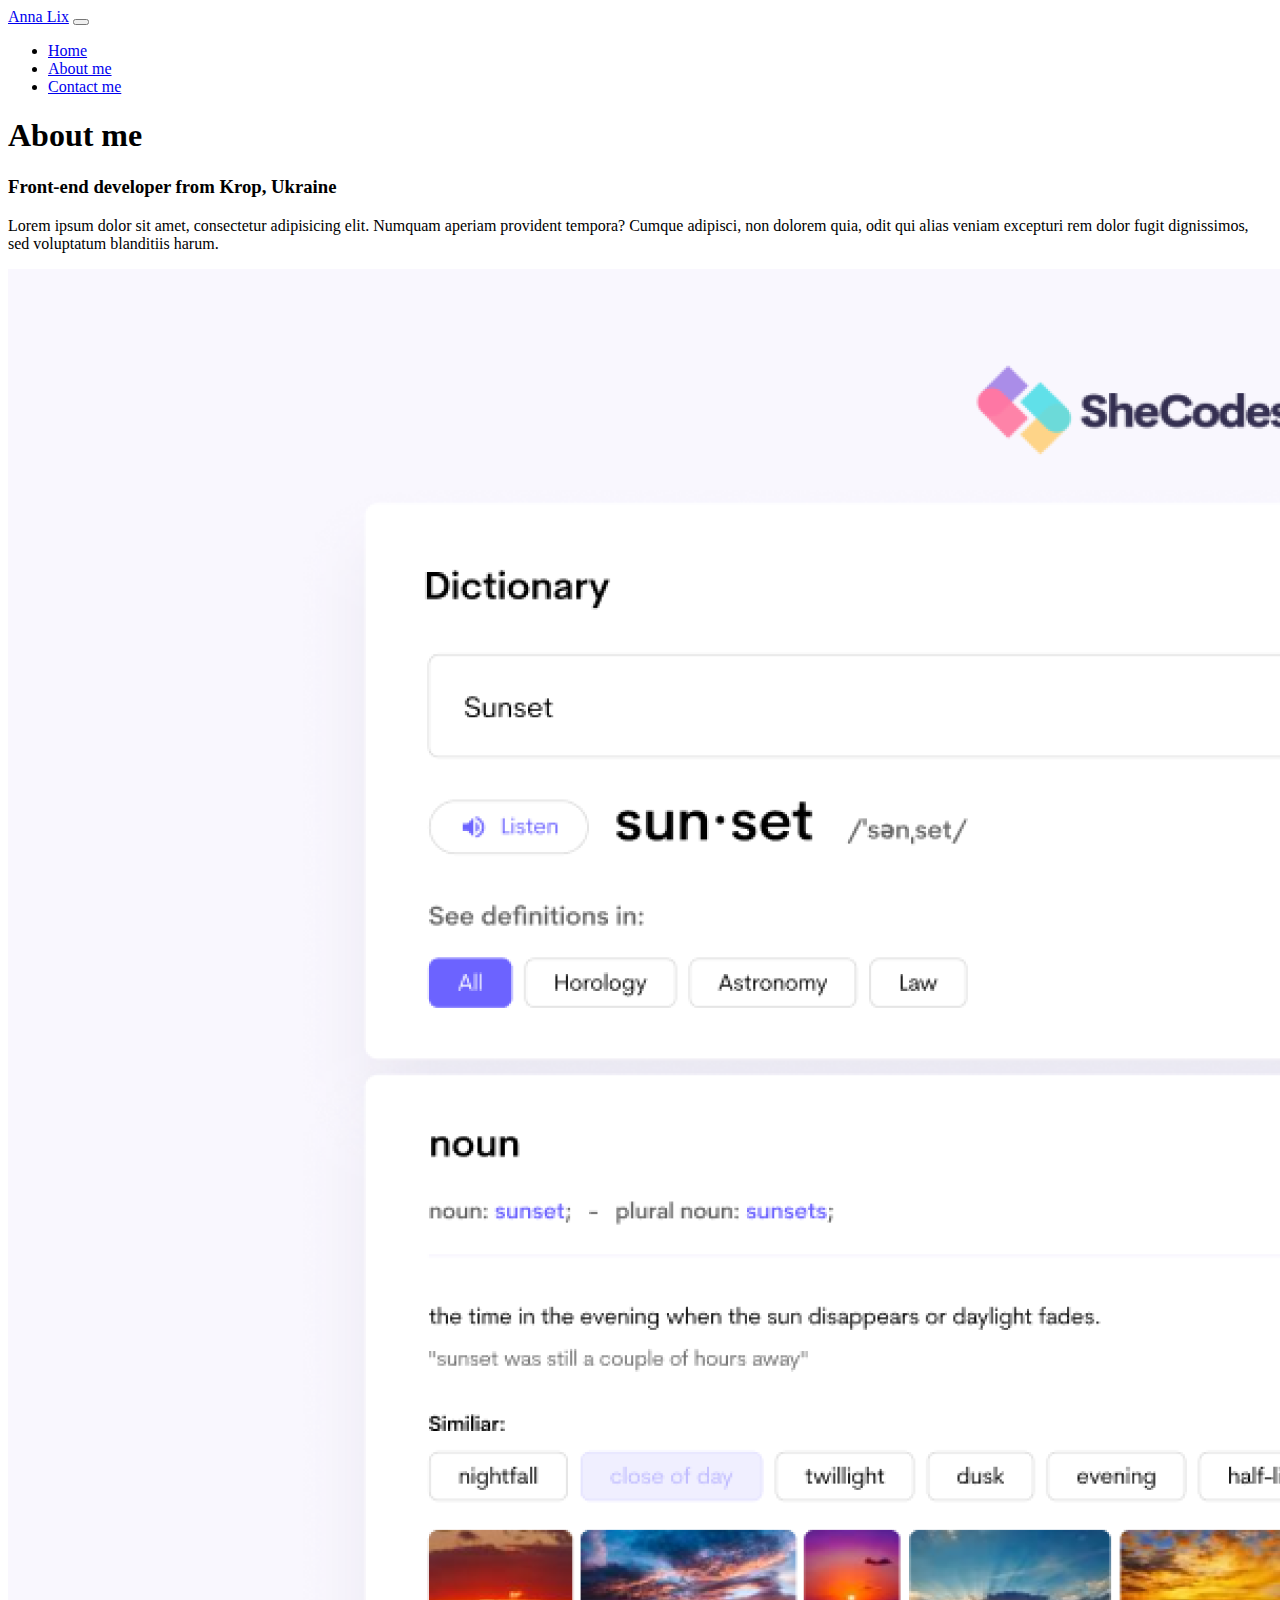
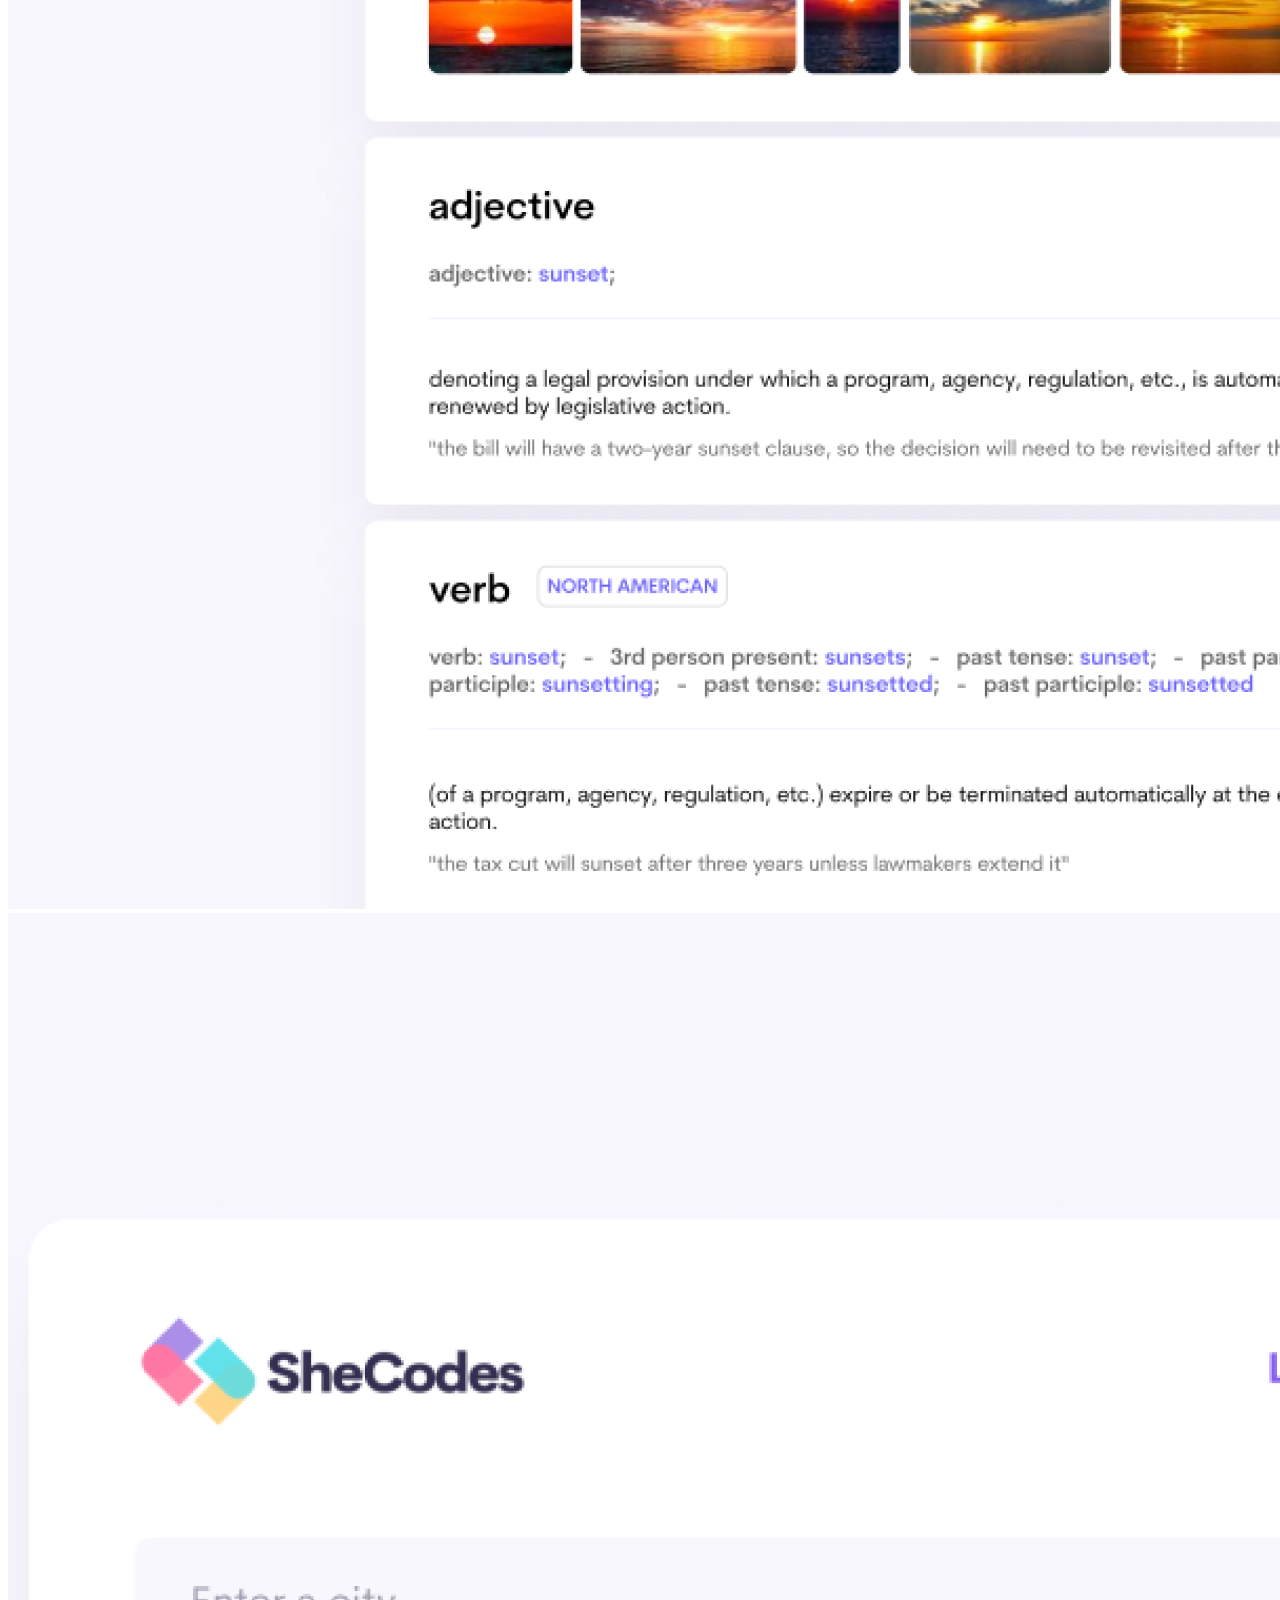
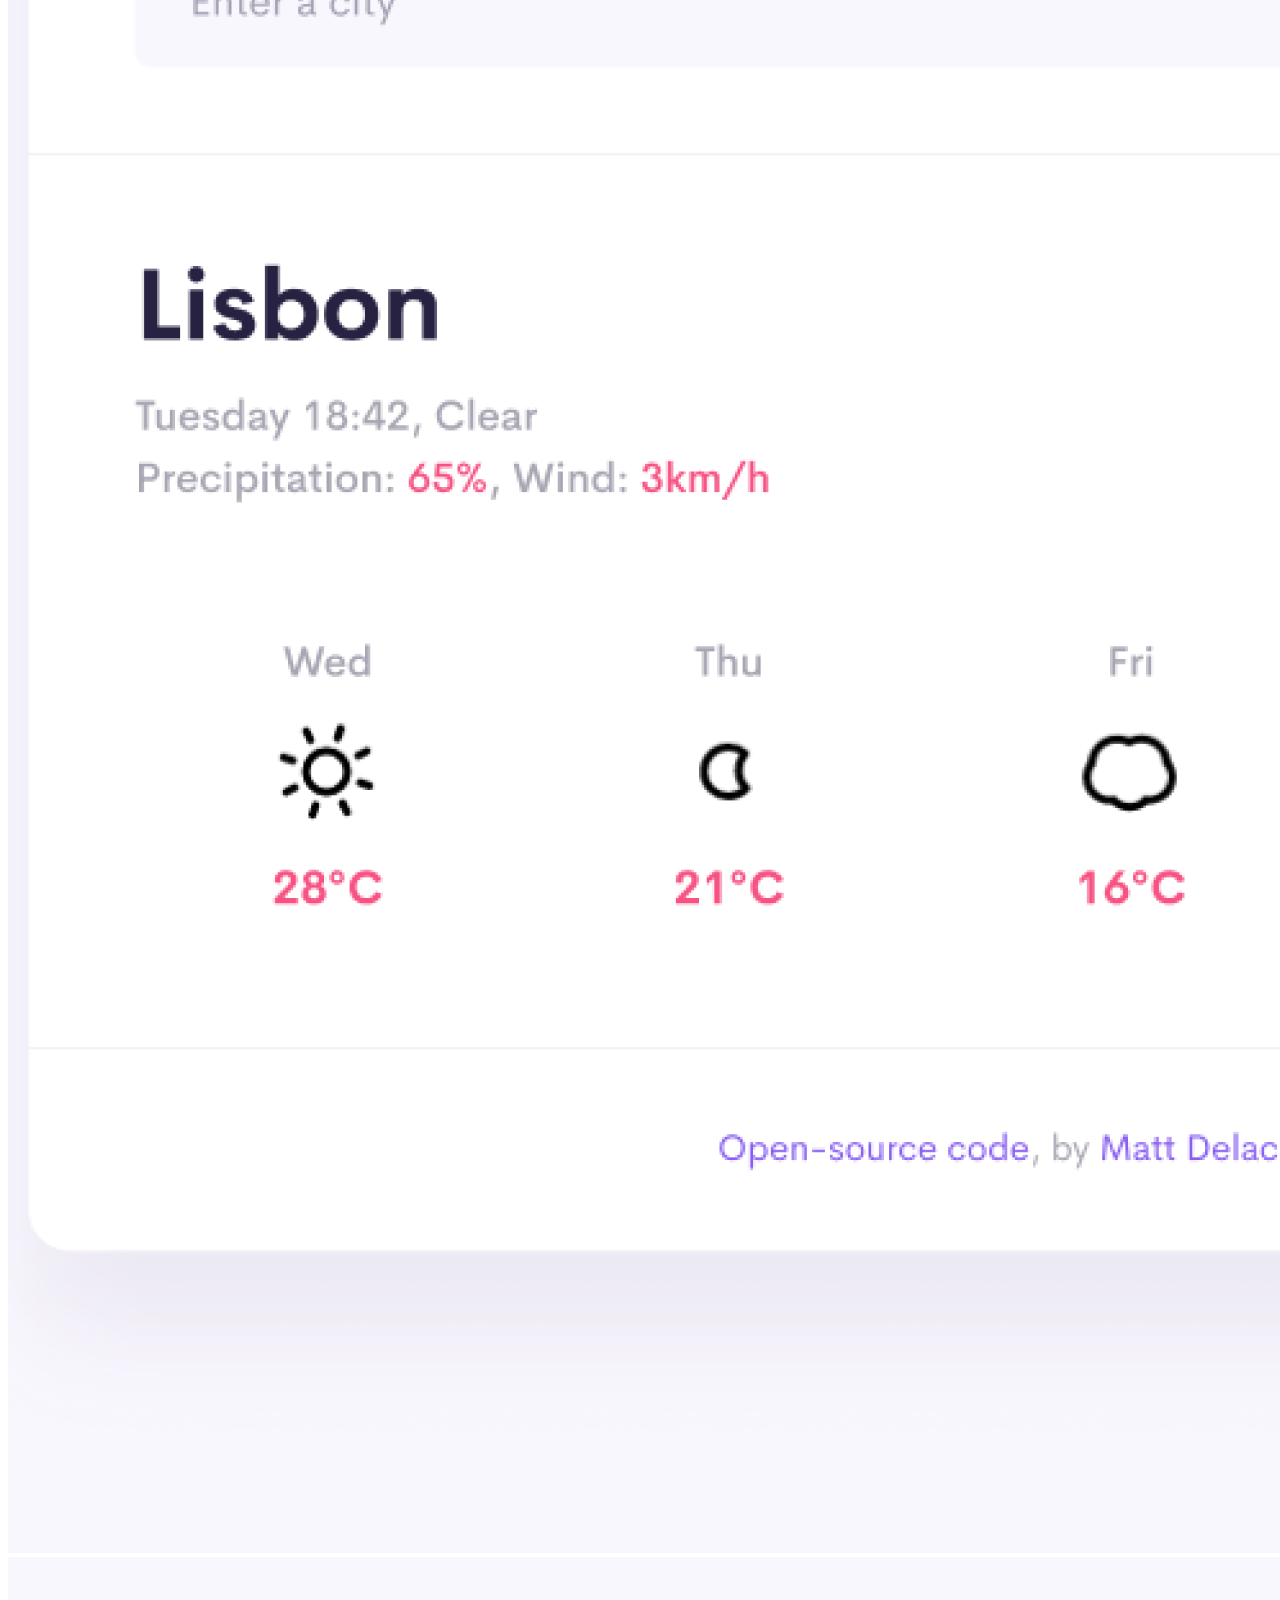
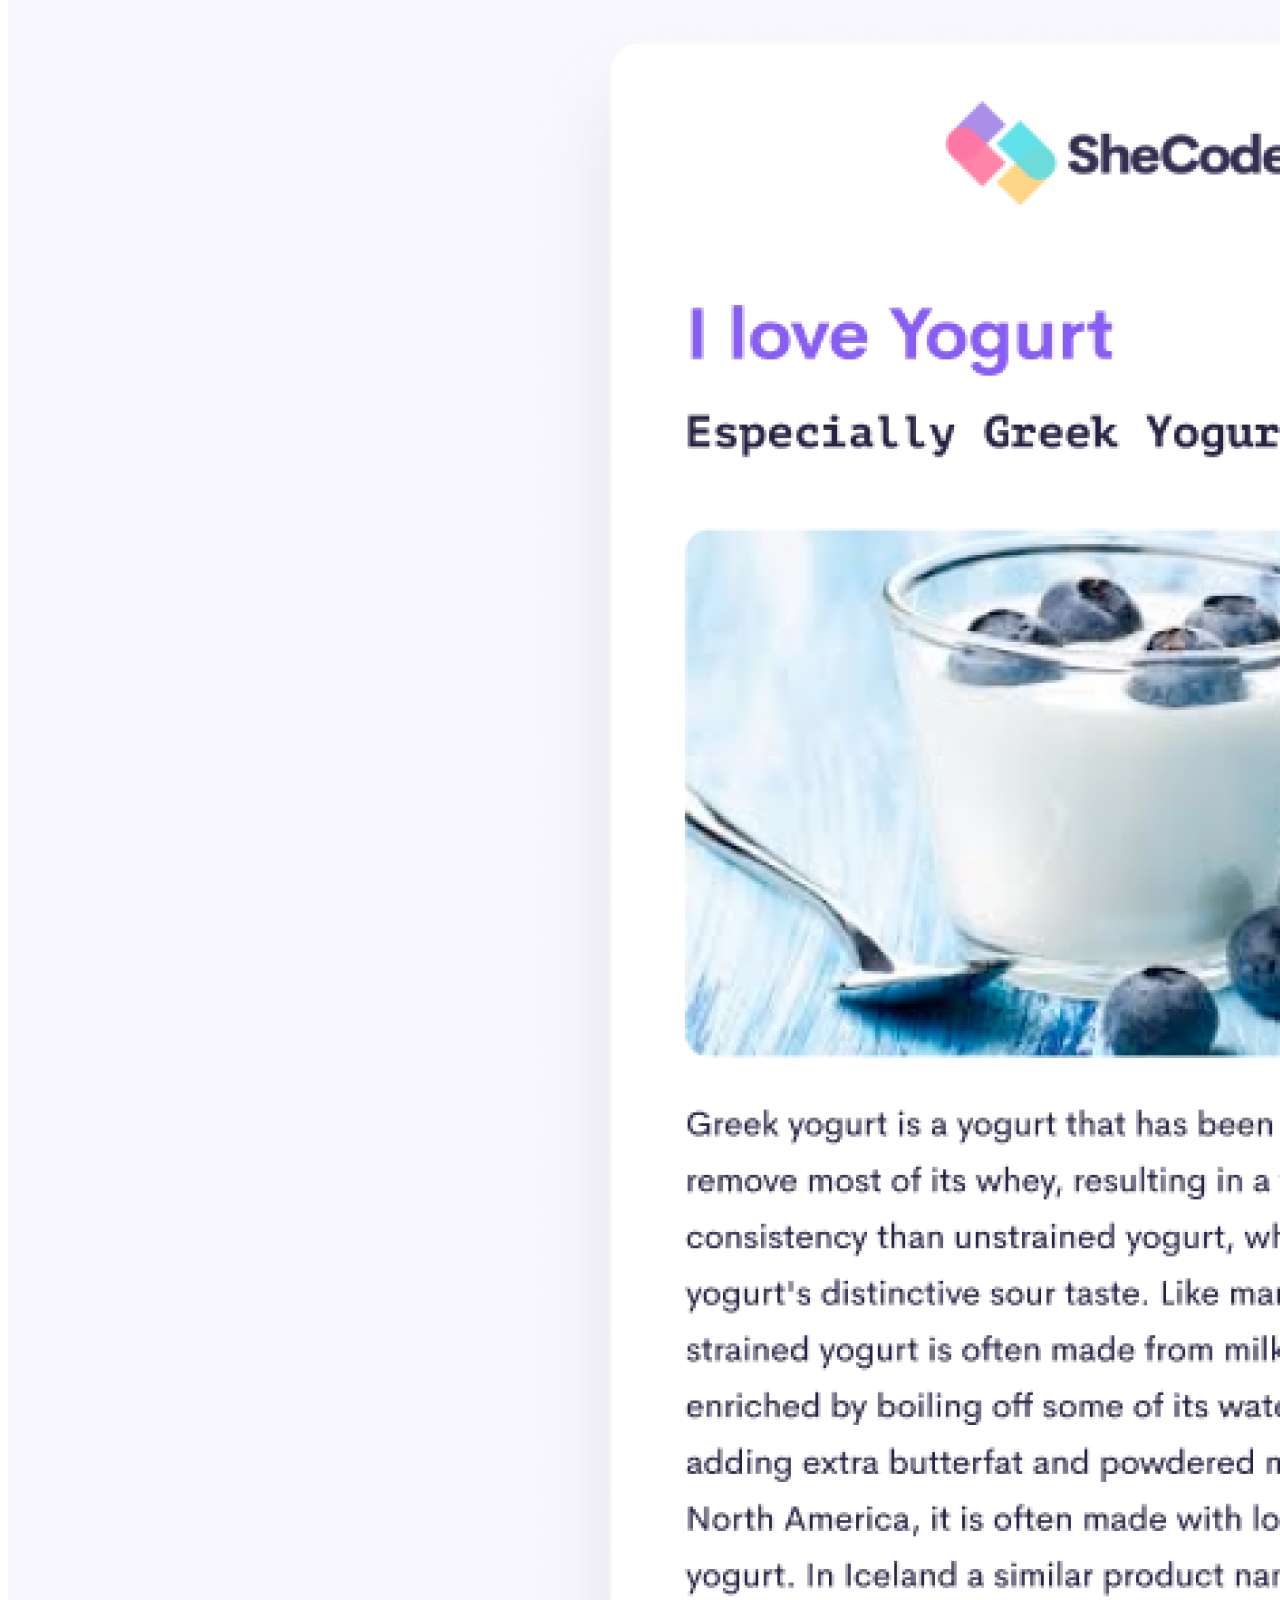
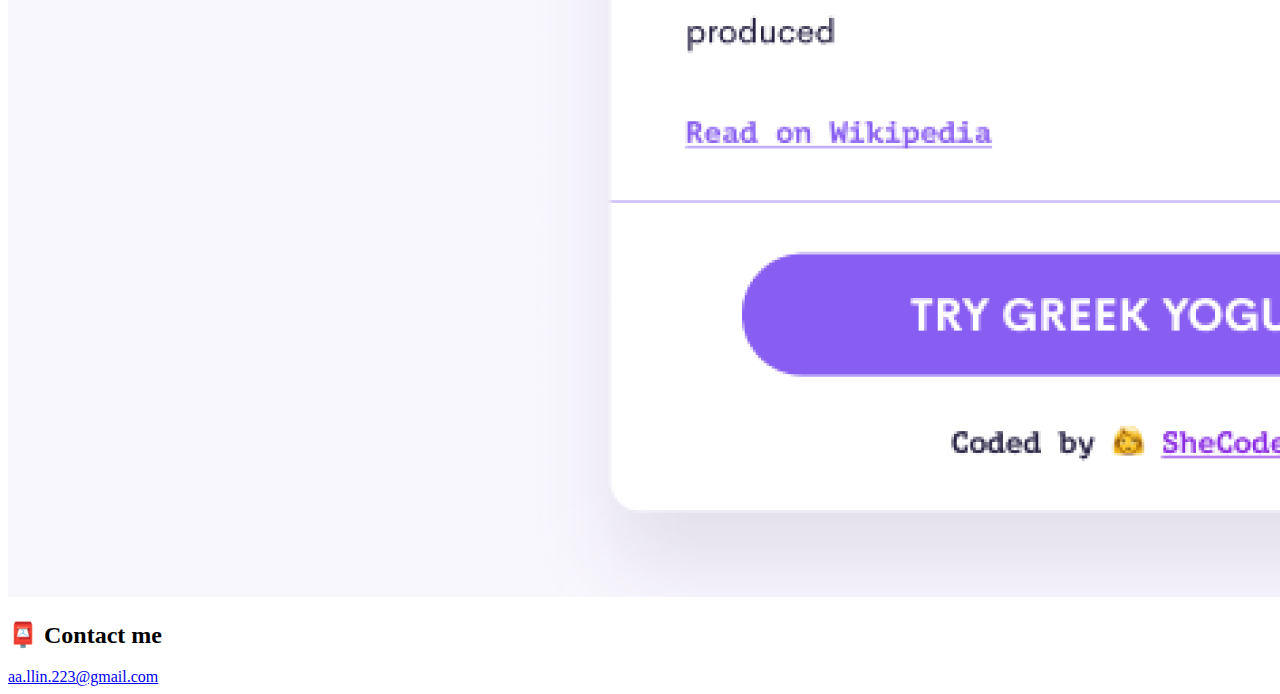
==== about.html @ 4f7ecf2f "Added new file and styled it" ====
<!DOCTYPE html>
<html lang="en">

<head>
  <meta charset="UTF-8">
  <meta http-equiv="X-UA-Compatible" content="IE=edge">
  <meta name="viewport" content="width=device-width, initial-scale=1.0" />
  <link href="https://cdn.jsdelivr.net/npm/bootstrap@5.2.0/dist/css/bootstrap.min.css" rel="stylesheet"
    integrity="sha384-gH2yIJqKdNHPEq0n4Mqa/HGKIhSkIHeL5AyhkYV8i59U5AR6csBvApHHNl/vI1Bx" crossorigin="anonymous" />
  <script src="https://cdn.jsdelivr.net/npm/bootstrap@5.2.0/dist/js/bootstrap.bundle.min.js"
    integrity="sha384-A3rJD856KowSb7dwlZdYEkO39Gagi7vIsF0jrRAoQmDKKtQBHUuLZ9AsSv4jD4Xa"
    crossorigin="anonymous"></script>
  <link rel="stylesheet" href="style.css" />
  <title>More about Anna Lix</title>
  <meta name="description" content="Here you can read more about me">
</head>

<body>
  <nav class="navbar navbar-expand-lg bg-light fixed-top">
    <div class="container">
      <a class="navbar-brand" href="#">Anna Lix</a>
      <button class="navbar-toggler" type="button" data-bs-toggle="collapse" data-bs-target="#navbarNav"
        aria-controls="navbarNav" aria-expanded="false" aria-label="Toggle navigation">
        <span class="navbar-toggler-icon"></span>
      </button>
      <div class="collapse navbar-collapse" id="navbarNav">
        <ul class="navbar-nav">
          <li class="nav-item">
            <a class="nav-link" aria-current="page" href="index.html" title="Back to home">Home</a>
          </li>
          <li class="nav-item">
            <a class="nav-link active" href="about.html">About me</a>
          </li>
          <li class="nav-item">
            <a class="nav-link" href="about.html#contact">Contact me</a>
          </li>
        </ul>
      </div>
    </div>
  </nav>
  <h1 class="text-center mb-5">About me</h1>
  <h3 class="text-center">Front-end developer from Krop, Ukraine</h3>
  <div class="about-paragraphs text-center">
    <p>
      Lorem ipsum dolor sit amet, consectetur adipisicing elit. Numquam
      aperiam provident tempora? Cumque adipisci, non dolorem quia, odit qui
      alias veniam excepturi rem dolor fugit dignissimos, sed voluptatum
      blanditiis harum.
    </p>
  </div>
  <div class="container">
    <div class="row">
      <div class="col-md-4">
        <img src="images/dictionary.png" class="img-fluid p-2 shadow rounded" alt="dictionary pics" />
      </div>
      <div class="col-md-4">
        <img src="images/weather.png" class="img-fluid p-2 shadow rounded" alt="Weather pics" />
      </div>
      <div class="col-md-4">
        <img src="images/yogurt.png" class="img-fluid p-2 shadow rounded" alt="Yogurt pics" />
      </div>
    </div>
    <div id="contact">
      <h2 class="text-center mt-5">📮 Contact me</h2>
      <a href="mailto:aa.llin.223@gmail.com" class="email-link" title="Contact me by this mail">
        aa.llin.223@gmail.com
      </a>
    </div>
  </div>
</body>

</html>
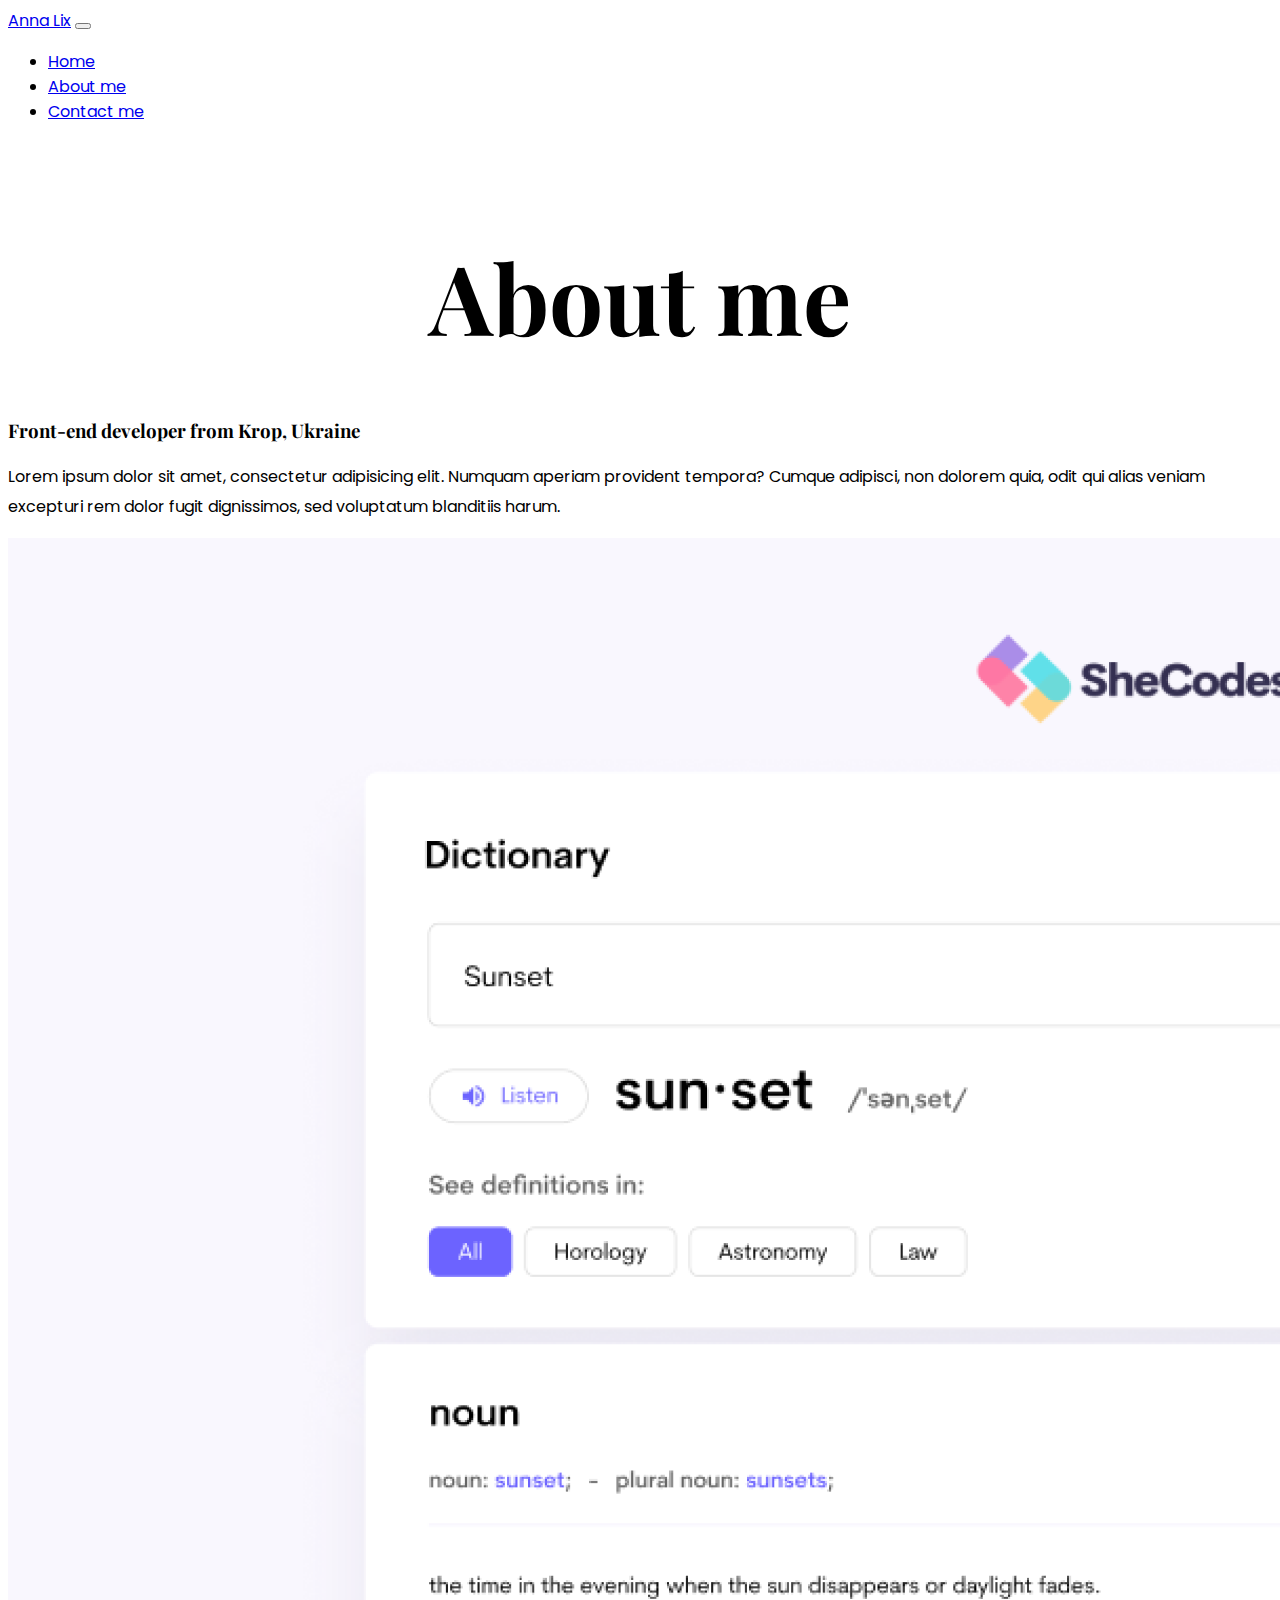
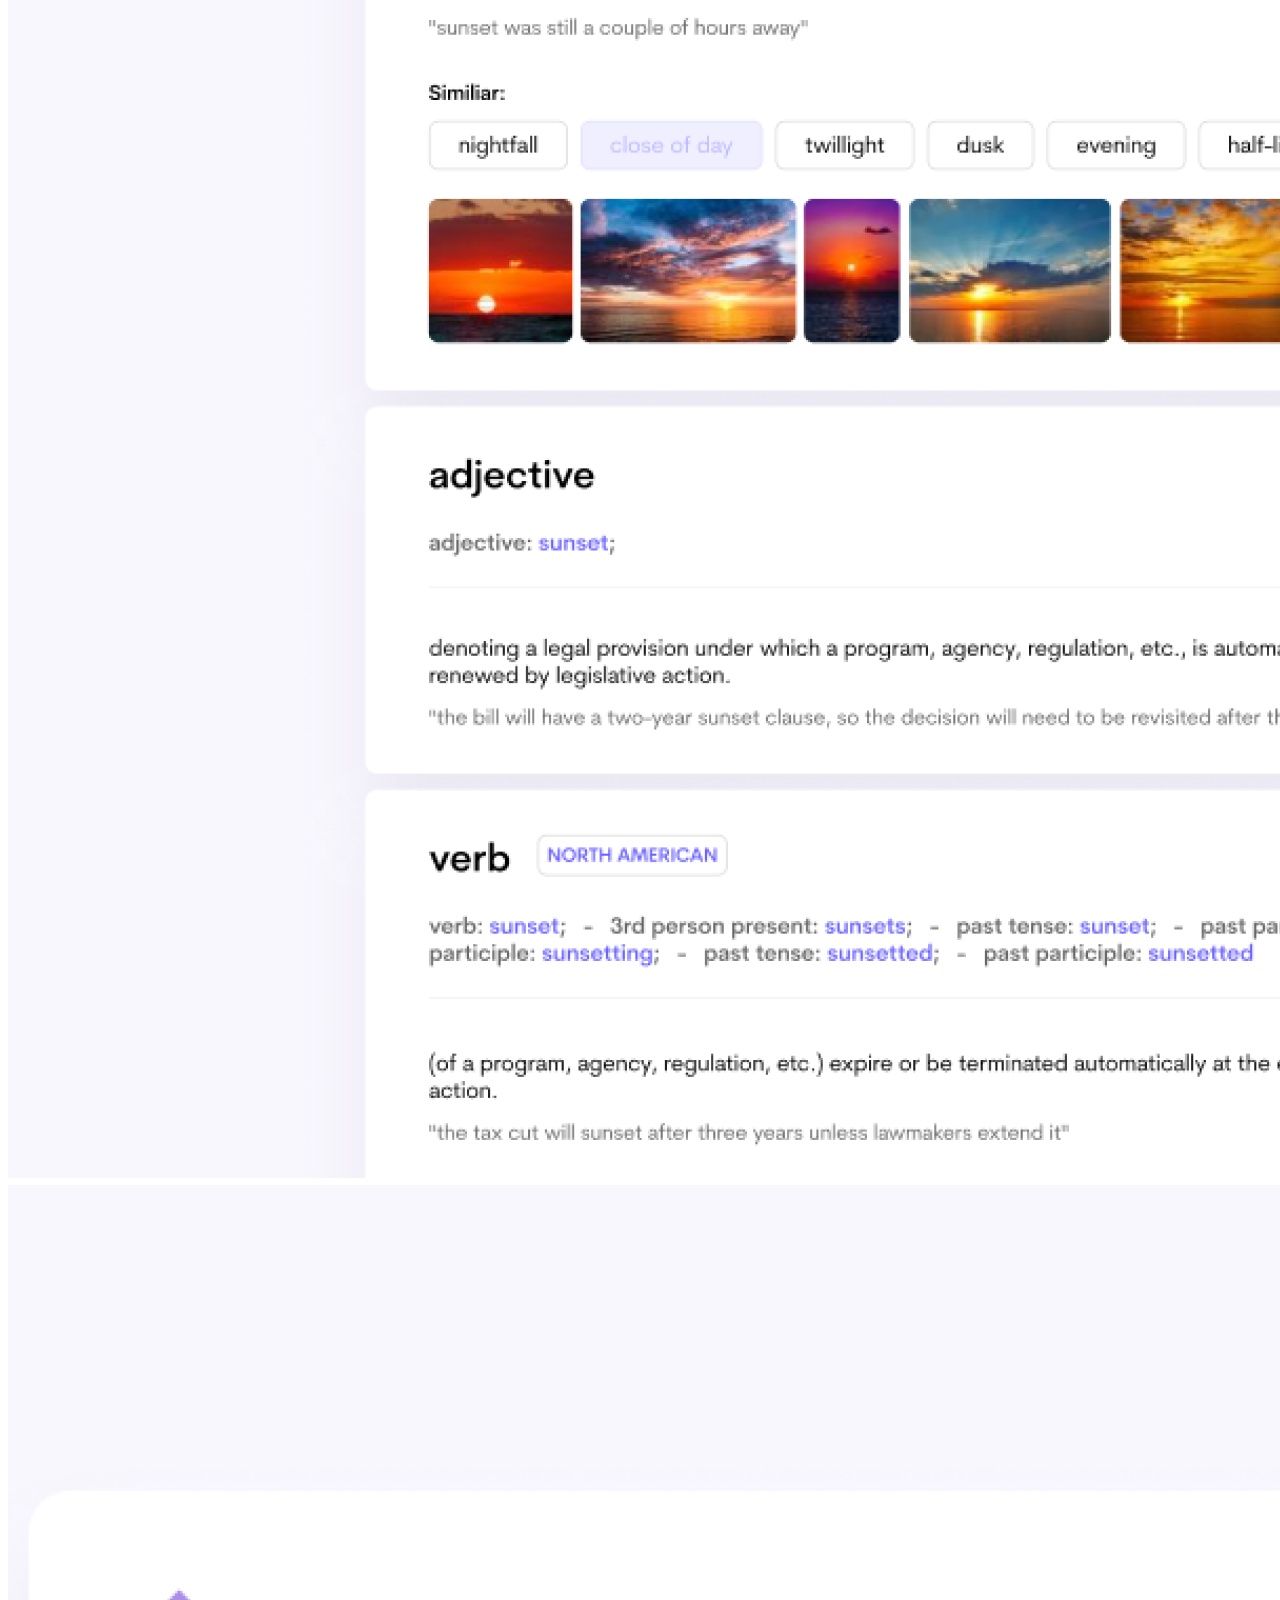
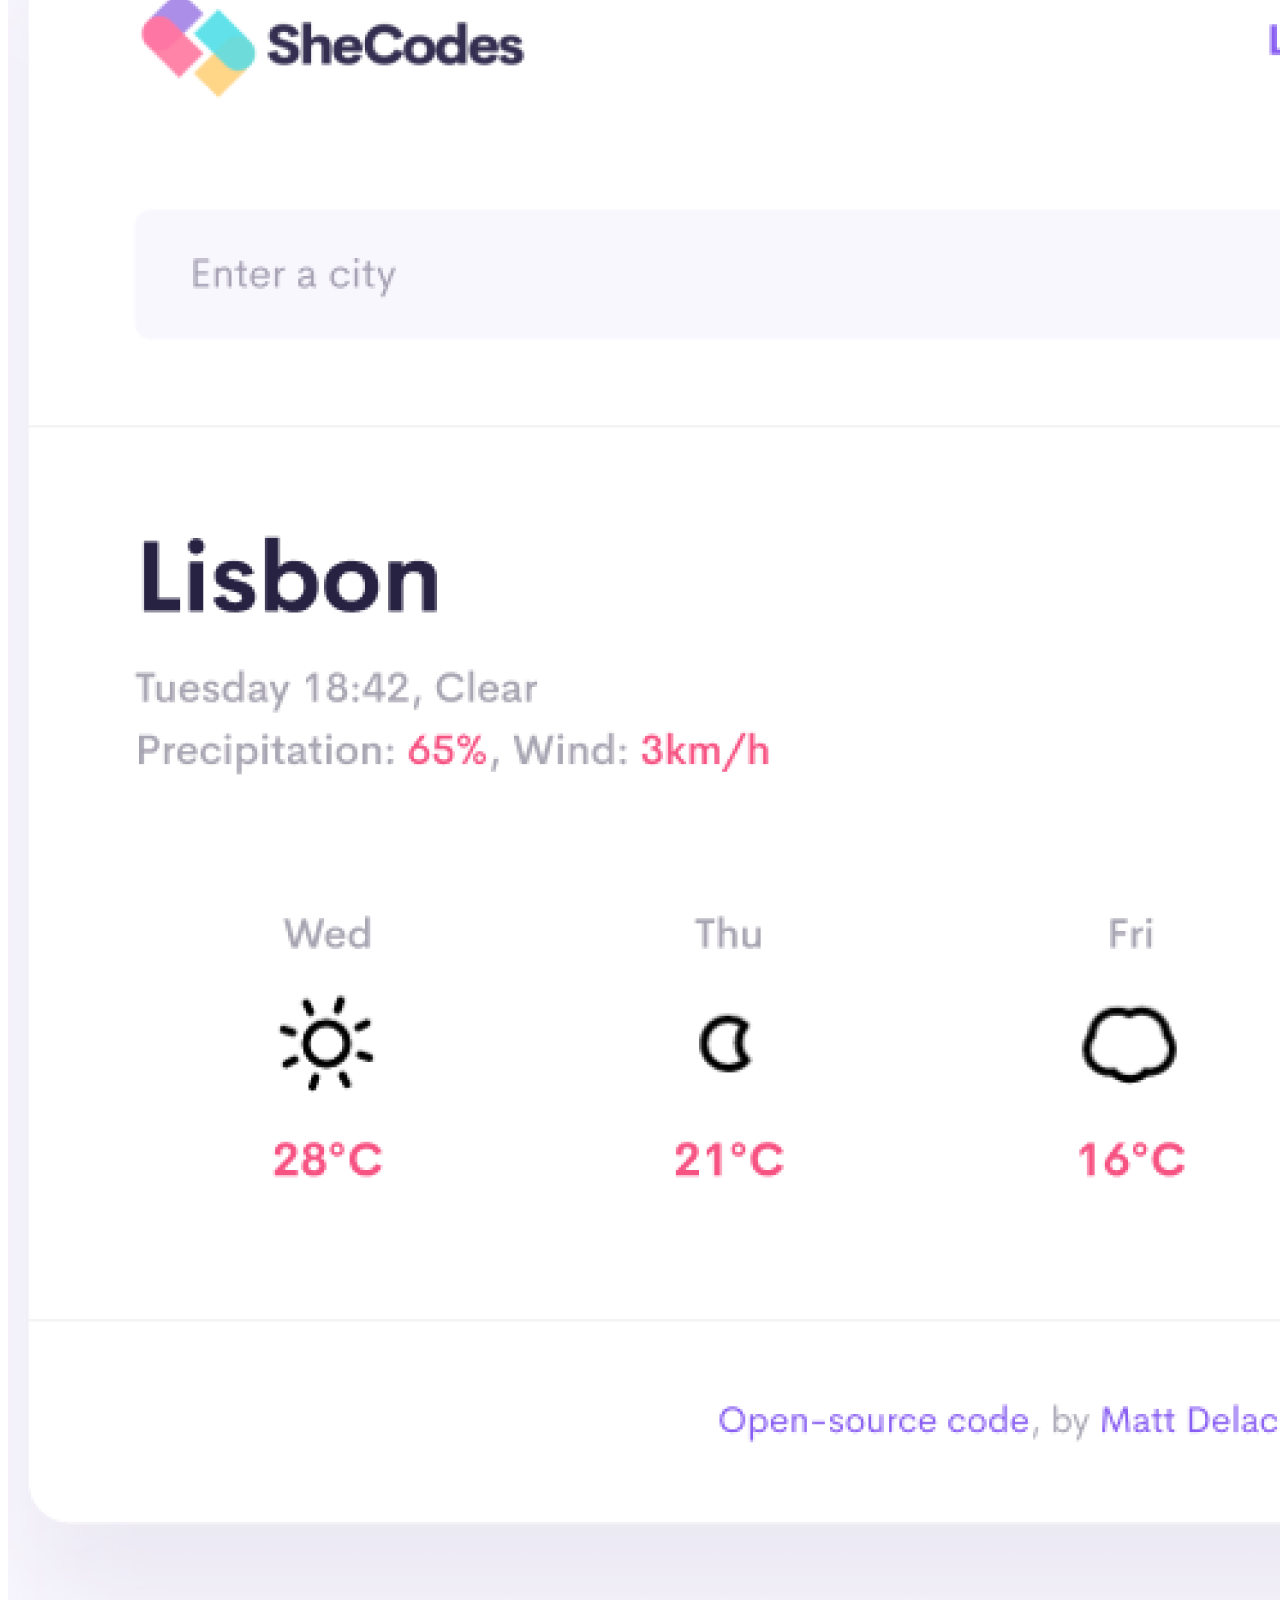
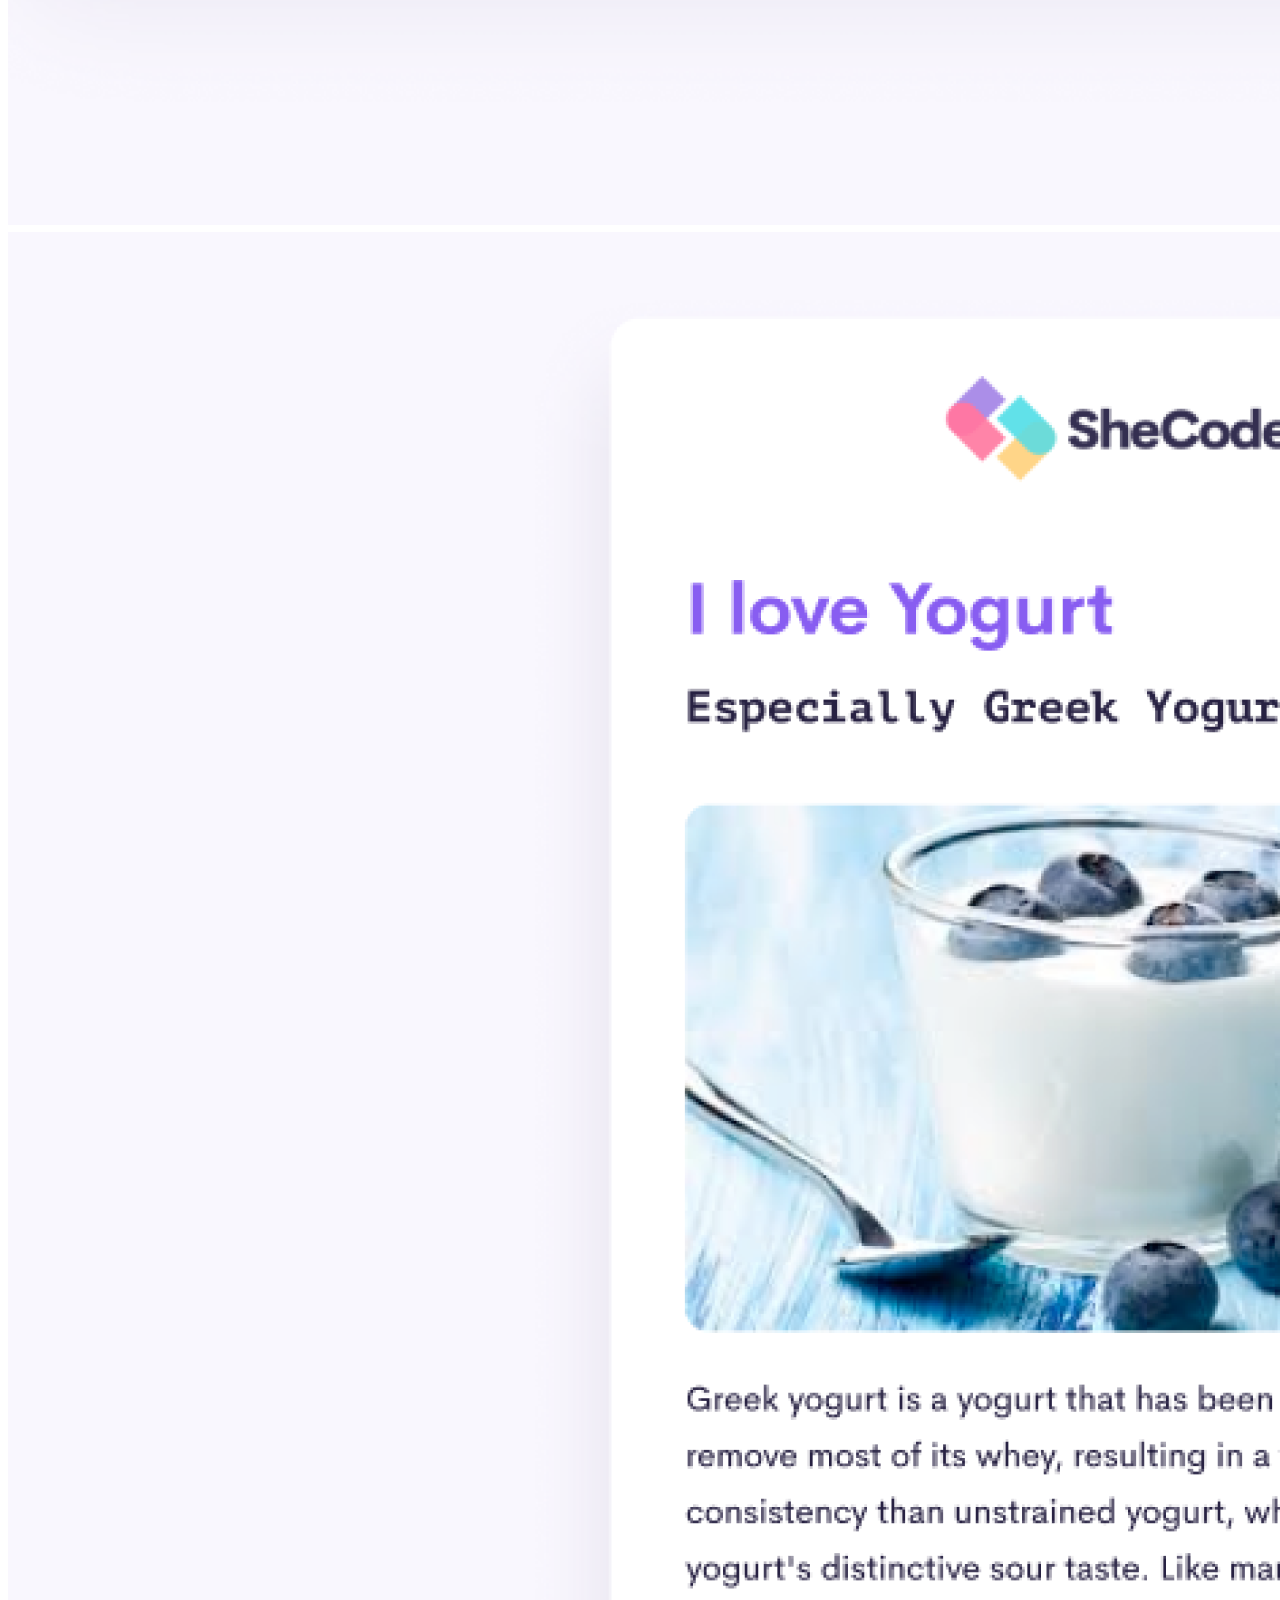
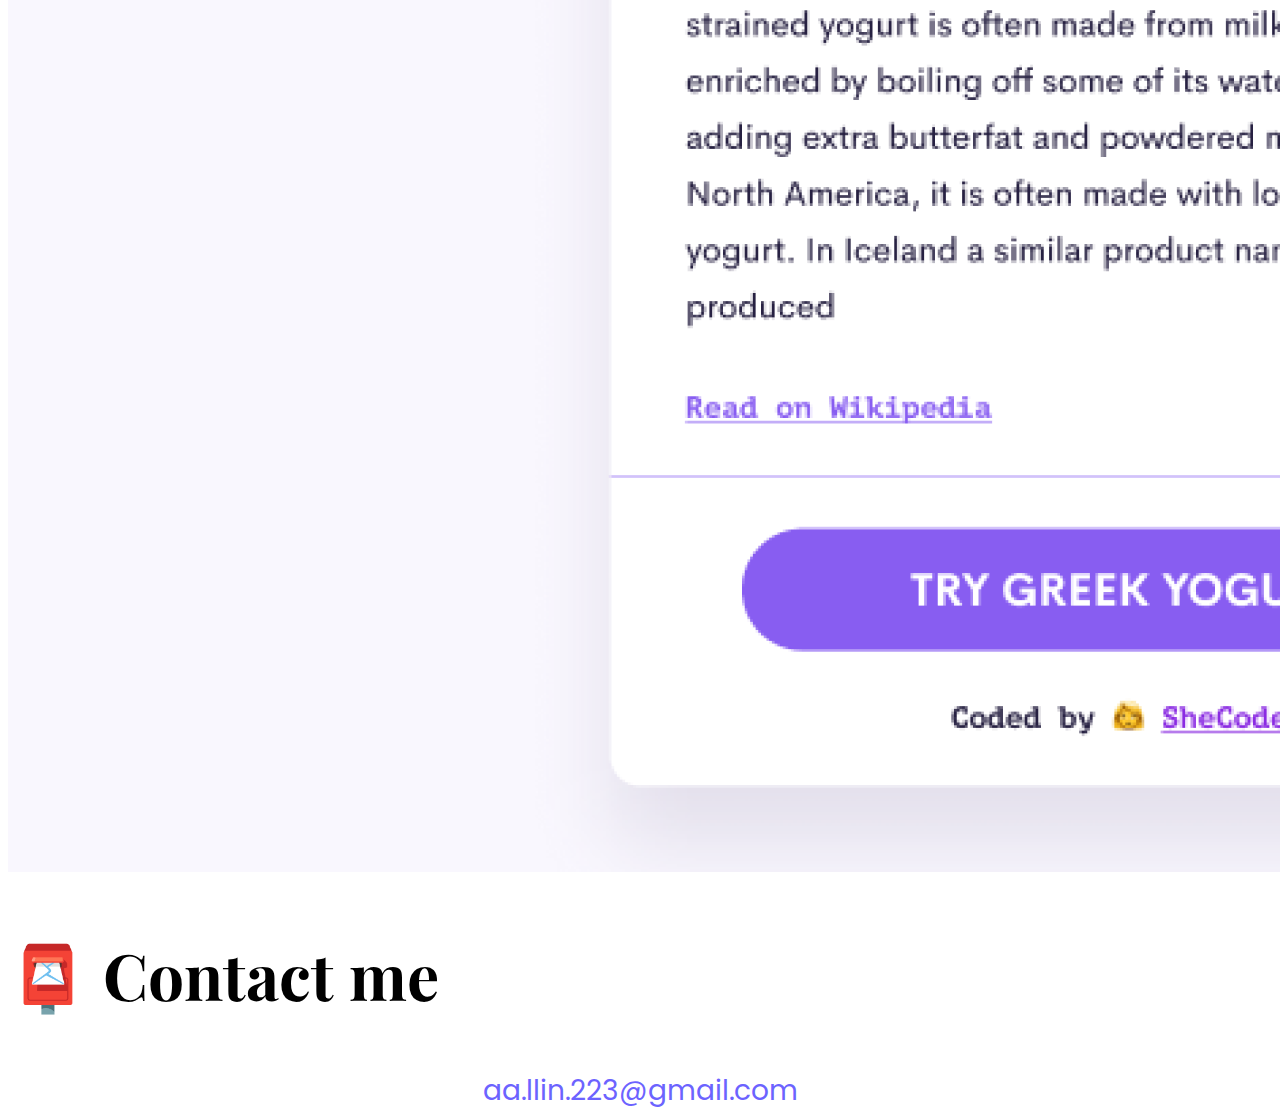
==== commit cc90f727: "Improved img" ====
--- a/about.html
+++ b/about.html
@@ -7,11 +7,15 @@
   <meta name="viewport" content="width=device-width, initial-scale=1.0" />
   <link href="https://cdn.jsdelivr.net/npm/bootstrap@5.2.0/dist/css/bootstrap.min.css" rel="stylesheet"
     integrity="sha384-gH2yIJqKdNHPEq0n4Mqa/HGKIhSkIHeL5AyhkYV8i59U5AR6csBvApHHNl/vI1Bx" crossorigin="anonymous" />
-  <script src="https://cdn.jsdelivr.net/npm/bootstrap@5.2.0/dist/js/bootstrap.bundle.min.js"
-    integrity="sha384-A3rJD856KowSb7dwlZdYEkO39Gagi7vIsF0jrRAoQmDKKtQBHUuLZ9AsSv4jD4Xa"
+  <link rel="preconnect" href="https://fonts.googleapis.com">
+  <link rel="preconnect" href="https://fonts.gstatic.com" crossorigin>
+  <link
+    href="https://fonts.googleapis.com/css2?family=Playfair+Display:ital,wght@0,700;1,500&family=Poppins:wght@500;700&display=swap"
+    rel="stylesheet">
+  <script src="https://cdn.jsdelivr.net/npm/bootstrap@5.0.2/dist/js/bootstrap.bundle.min.js"
+    integrity="sha384-MrcW6ZMFYlzcLA8Nl+NtUVF0sA7MsXsP1UyJoMp4YLEuNSfAP+JcXn/tWtIaxVXM"
     crossorigin="anonymous"></script>
-  <link rel="stylesheet" href="style.css" />
-  <title>More about Anna Lix</title>
+  <link rel="stylesheet" href="design/style.css">
   <meta name="description" content="Here you can read more about me">
 </head>
 
@@ -38,7 +42,9 @@
       </div>
     </div>
   </nav>
-  <h1 class="text-center mb-5">About me</h1>
+  <div class="about-page">
+    <h1 class="text-center about-page">About me</h1>
+  </div>
   <h3 class="text-center">Front-end developer from Krop, Ukraine</h3>
   <div class="about-paragraphs text-center">
     <p>
--- a/design/style.css
+++ b/design/style.css
@@ -0,0 +1,120 @@
+:root {
+  --branding-color: #6c63ff;
+  --secondary-color: #f9f7fe;
+  --default-font-family: "Poppins", sans-serif;
+  --heading-font-family: 'Playfair Display', serif;
+}
+
+h1, h2, h3, h4, h5, h6 {
+  color: black;
+  font-weight: bold;
+  font-family: var(--heading-font-family);
+}
+
+body {
+  font-family: var(--default-font-family);
+}
+
+h1 {
+  font-size: 96px;
+  text-align: center;
+  line-height: 1.5;
+}
+
+h2 {
+  font-size: 64px;
+}
+
+p {
+  font-weight: normal;
+  font-size: 16px;
+  line-height: 30px;
+}
+
+.primary-link {
+  border-radius: 4px;
+  padding: 20px 15px;
+  text-decoration: none;
+  text-transform: capitalize;
+  background: var(--branding-color);
+  box-shadow: var(--box-shadow);
+  color: white;
+}
+
+.second-link {
+  border-radius: 4px;
+  padding: 20px 15px;
+  text-decoration: none;
+  text-transform: capitalize;
+  color: var(--branding-color);
+  border: 1px solid var(--branding-color);
+}
+
+.hero {
+  background: var(--secondary-color);
+  text-align: center;
+  padding: 160px 20px;
+}
+
+.hero p {
+  font-size: 36px;
+  margin: 0;
+  font-weight: bold;
+  color: #272142;
+}
+
+.hero h2 {
+  font-size: 24px;
+  font-weight: normal;
+  line-height: 1.5;
+  font-family: var(--heading-font-family);
+}
+
+.btn-branding-outline {
+  color: var(--branding-color);
+  border: 1px solid var(--branding-color);
+  border-radius: 4px;
+  font-size: 18px;
+  line-height: 27px;
+  padding: 15px 30px;
+}
+
+.project-description {
+  padding: 120px 60px;
+}
+
+.about-page {
+  margin-top: 100px;
+  margin-bottom: 50px;
+}
+
+.email-link {
+  display: flex;
+  justify-content: center;
+  color: var(--branding-color);
+  font-size: 28px;
+  text-decoration: none;
+}
+
+.email-link:hover {
+  text-decoration: underline;
+}
+
+@media (max-width: 900px) {
+  h1 {
+    font-size: 44px;
+    line-height: 2;
+  }
+  h2 {
+    font-size: 44px;
+  }
+
+  .hero {
+    padding: 80px 20px;
+  }
+
+  .project-description {
+    padding: 0;
+    text-align: center;
+  }
+}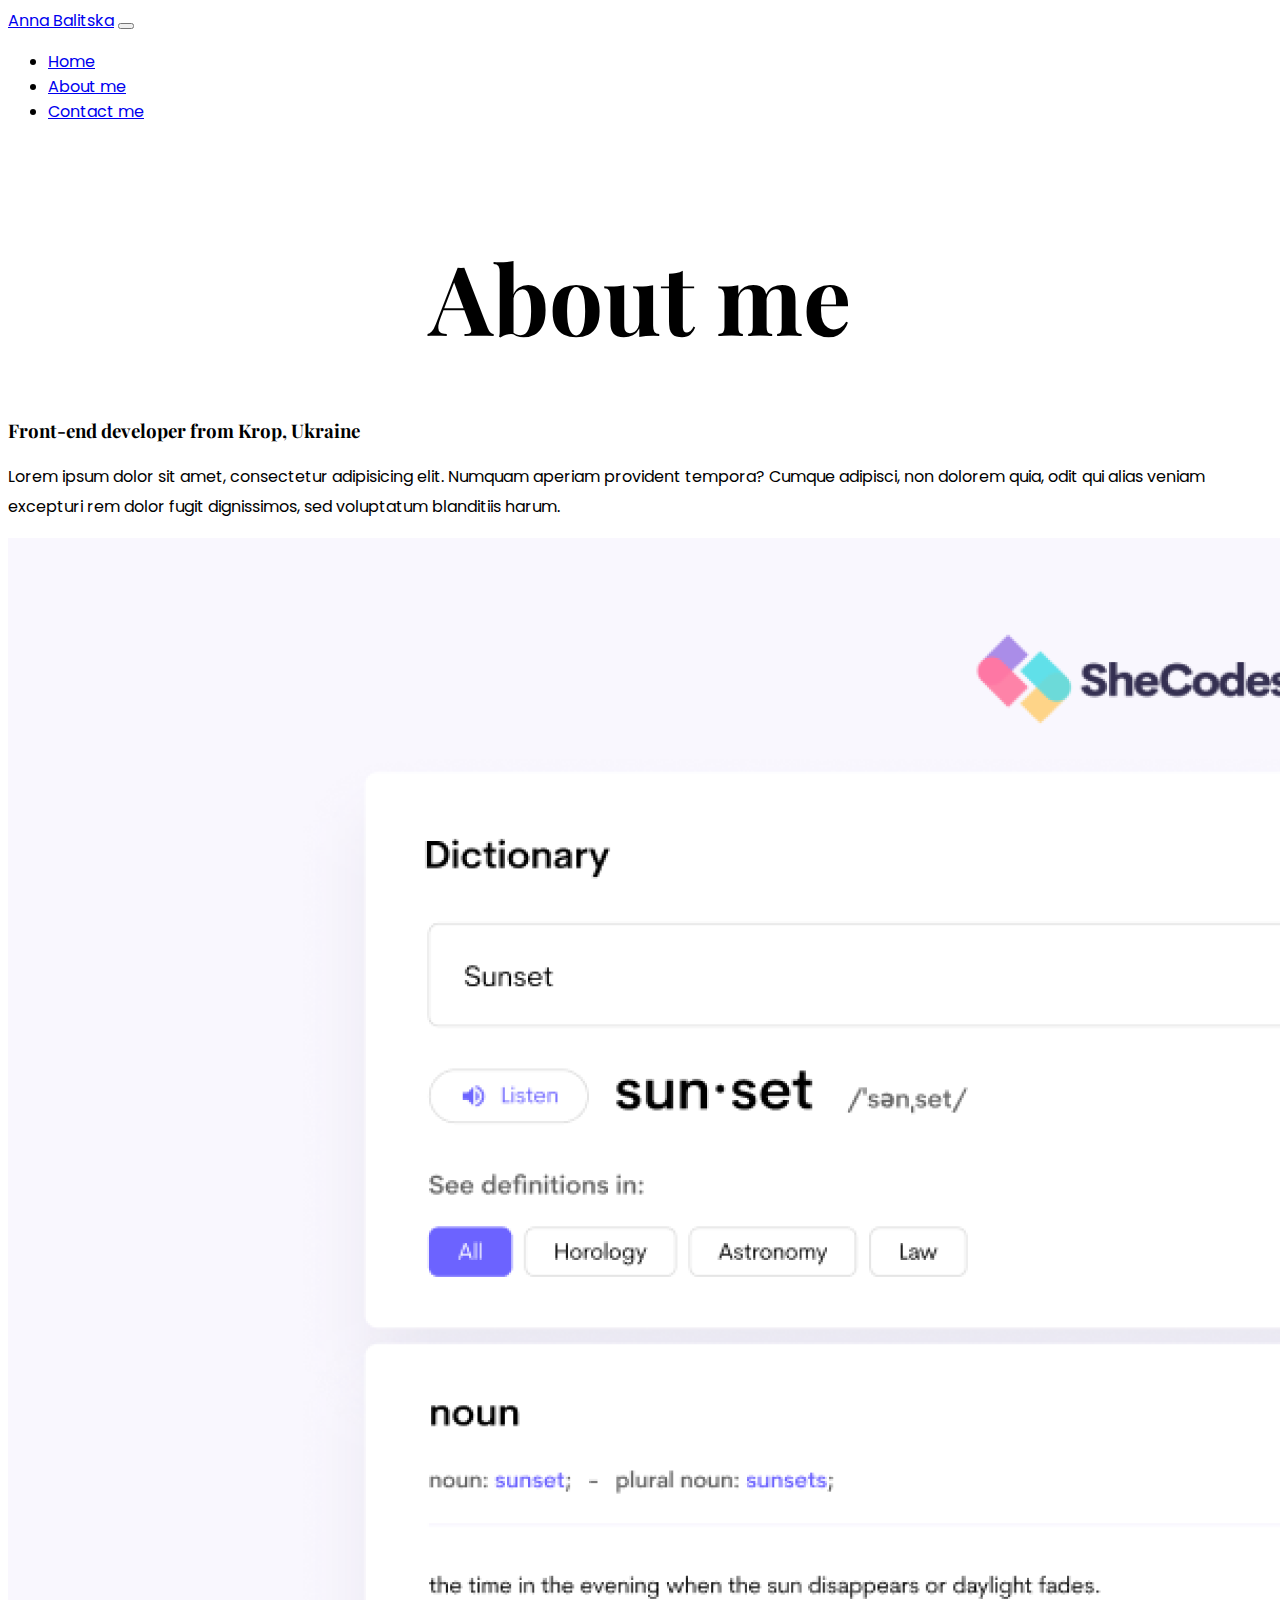
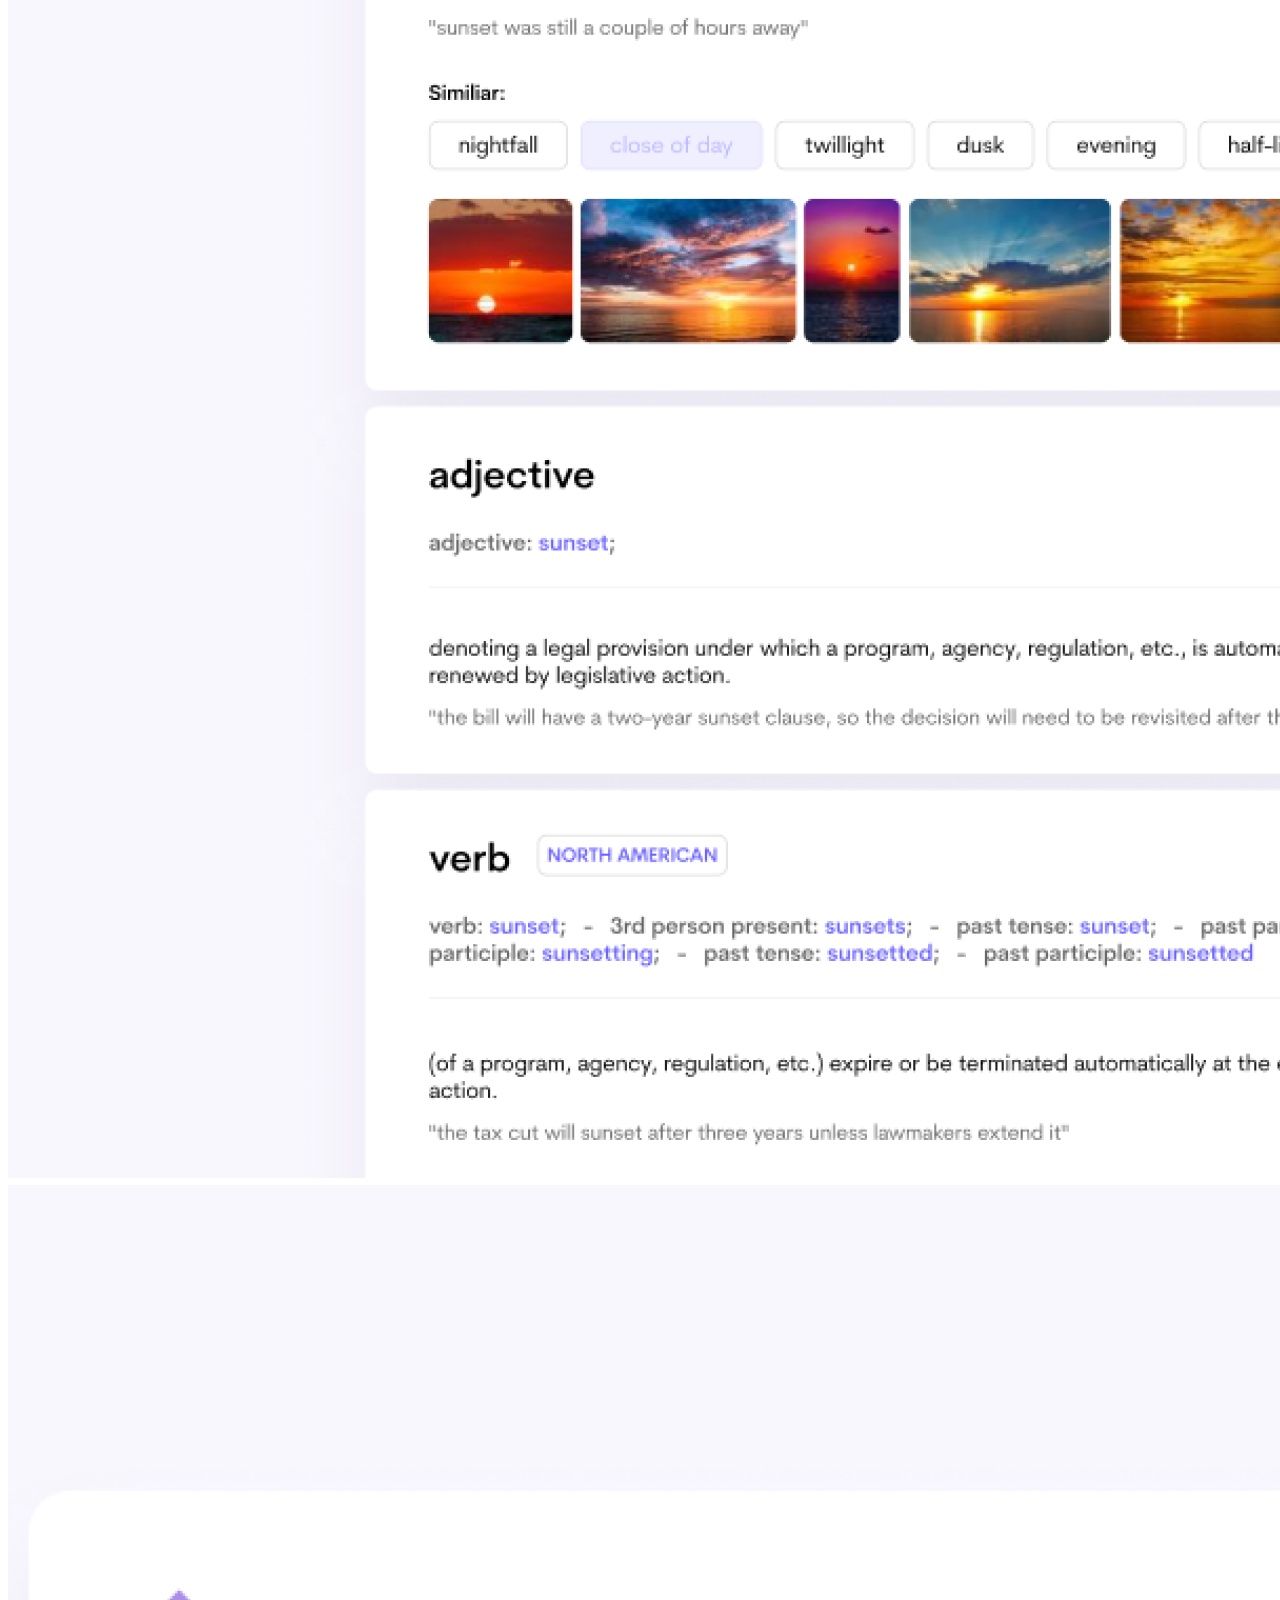
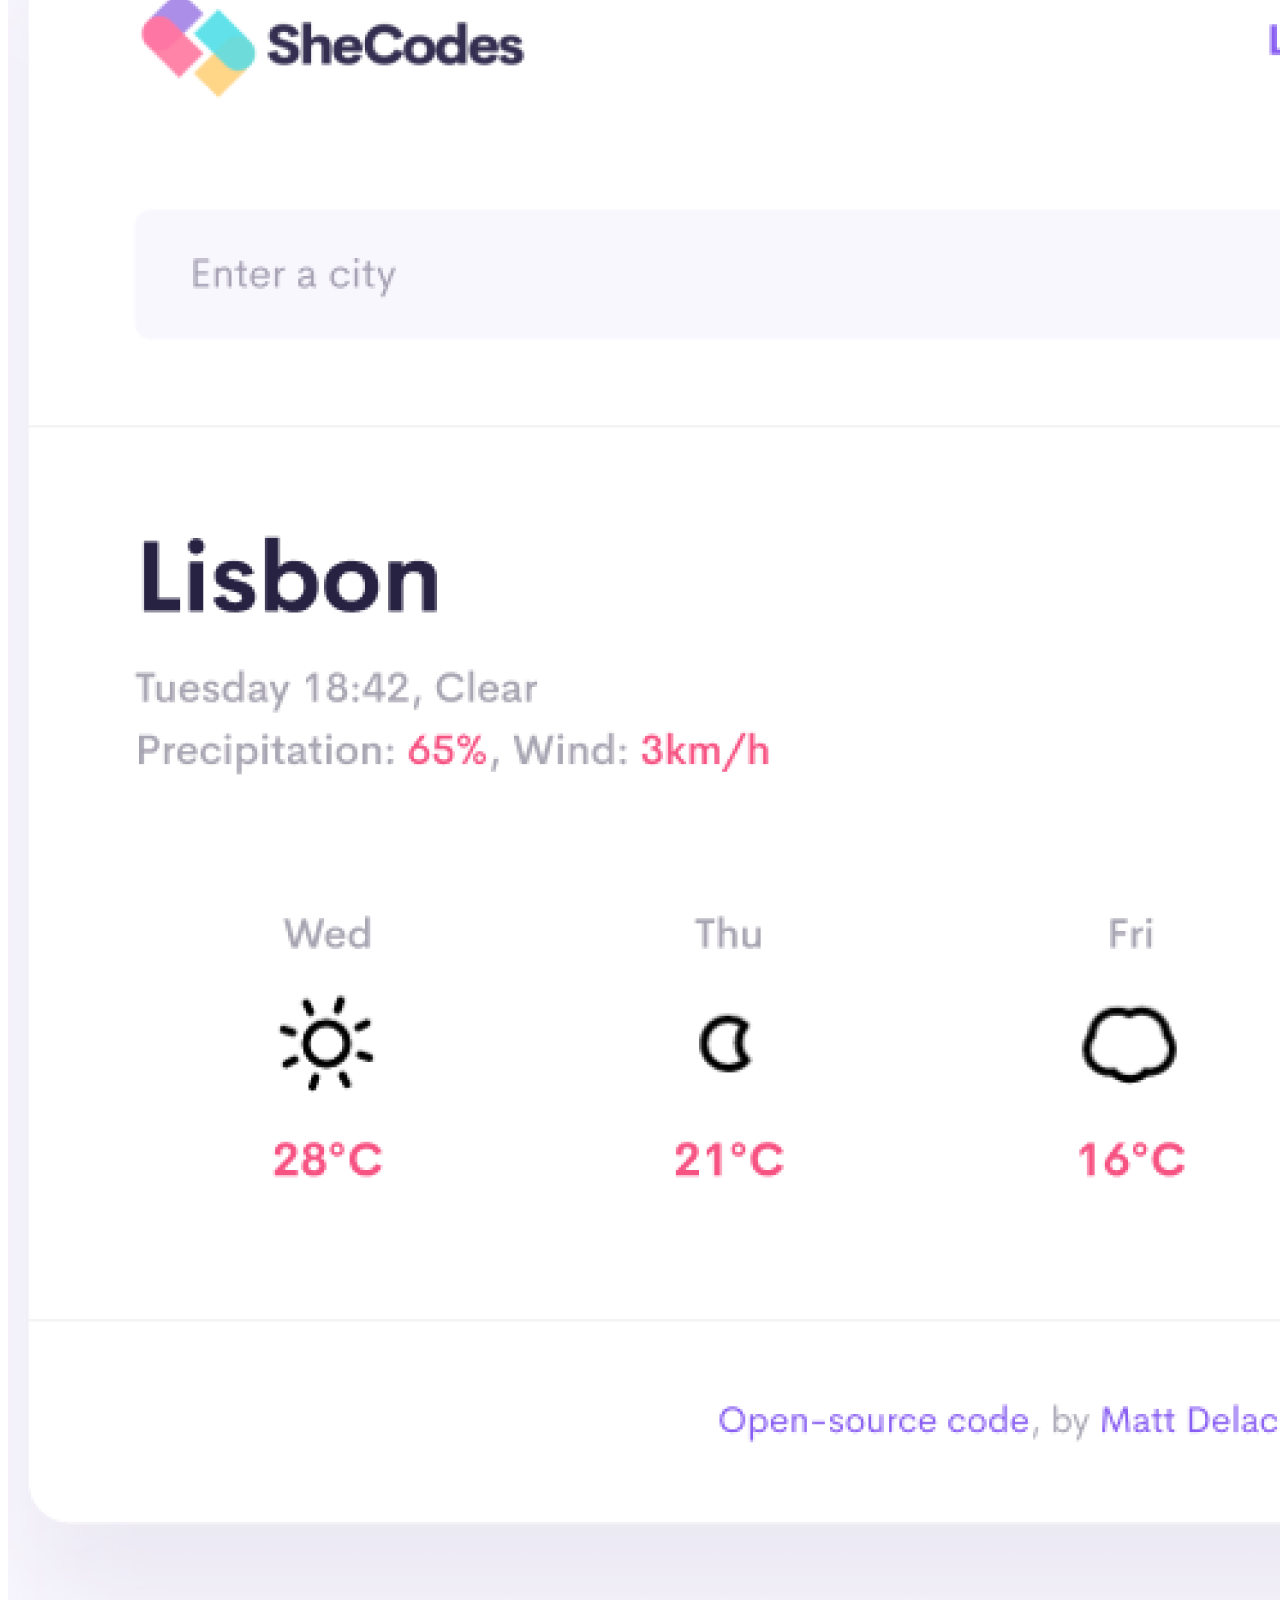
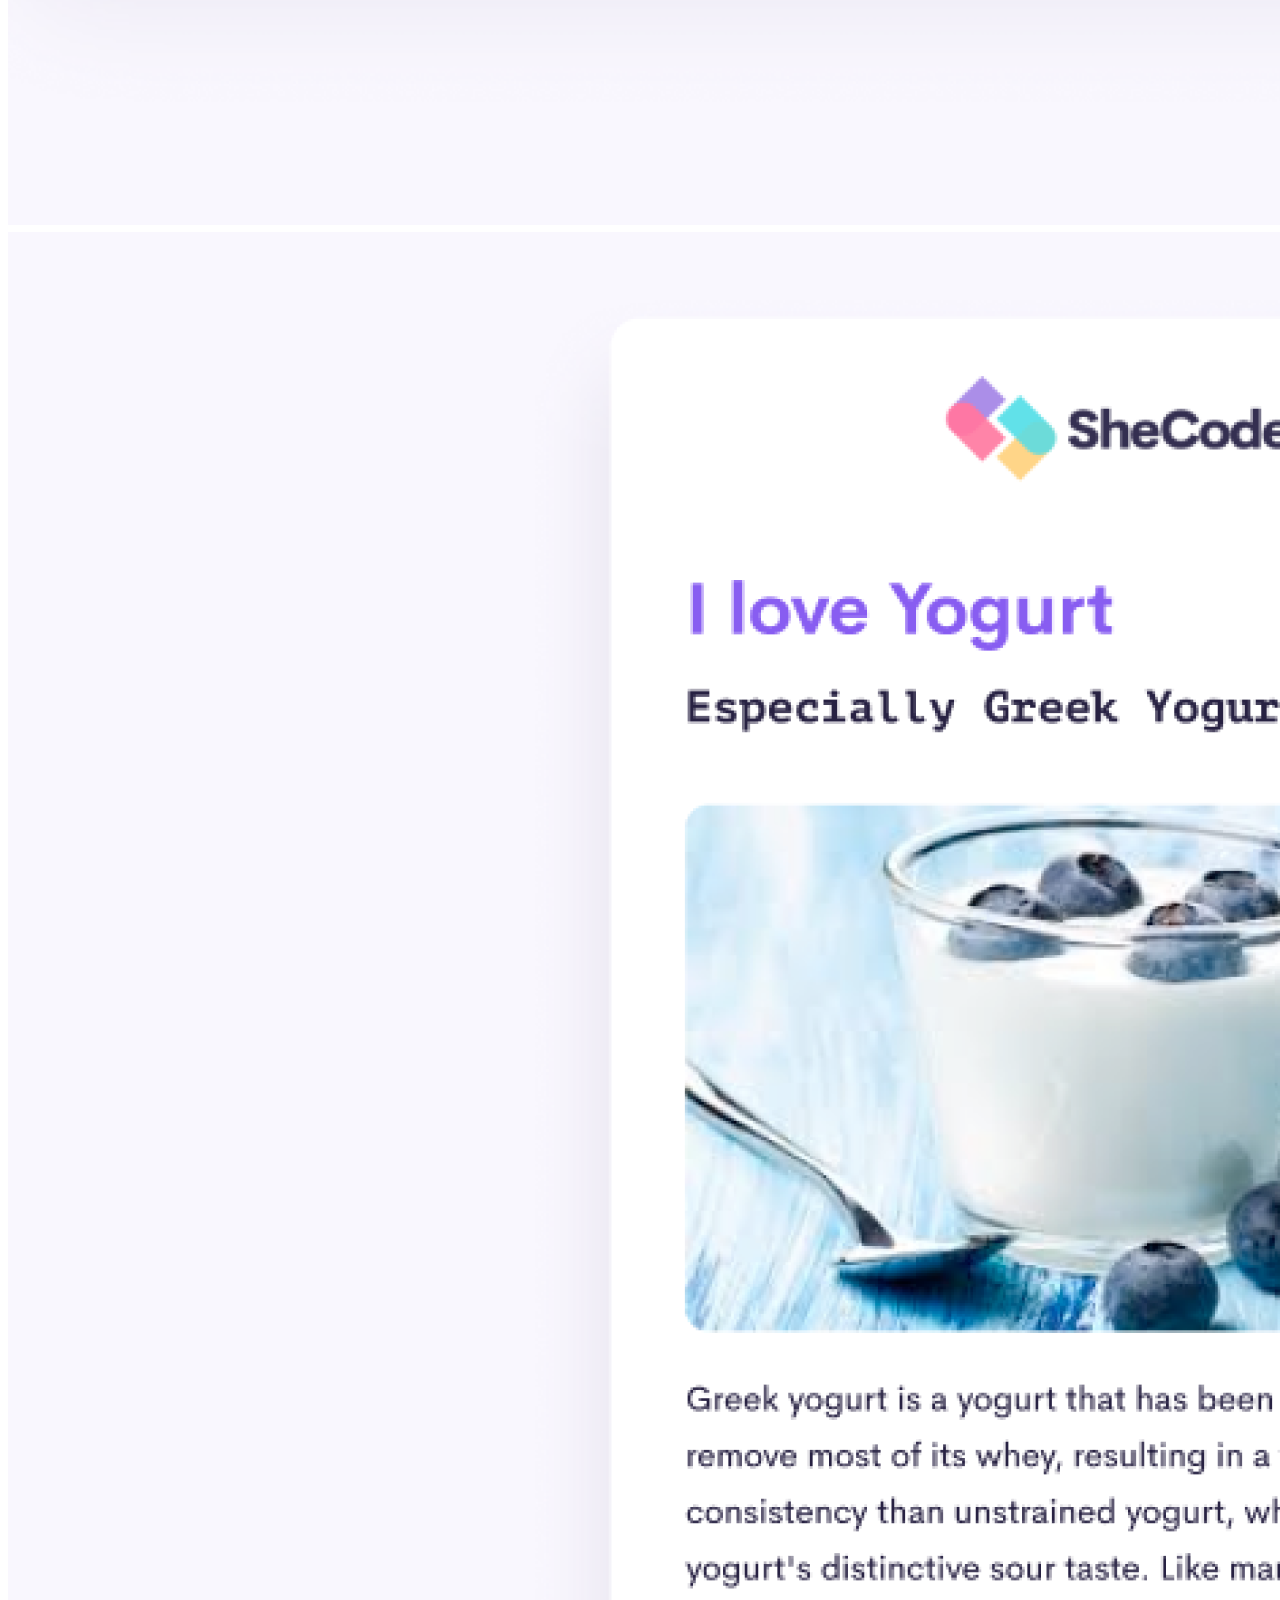
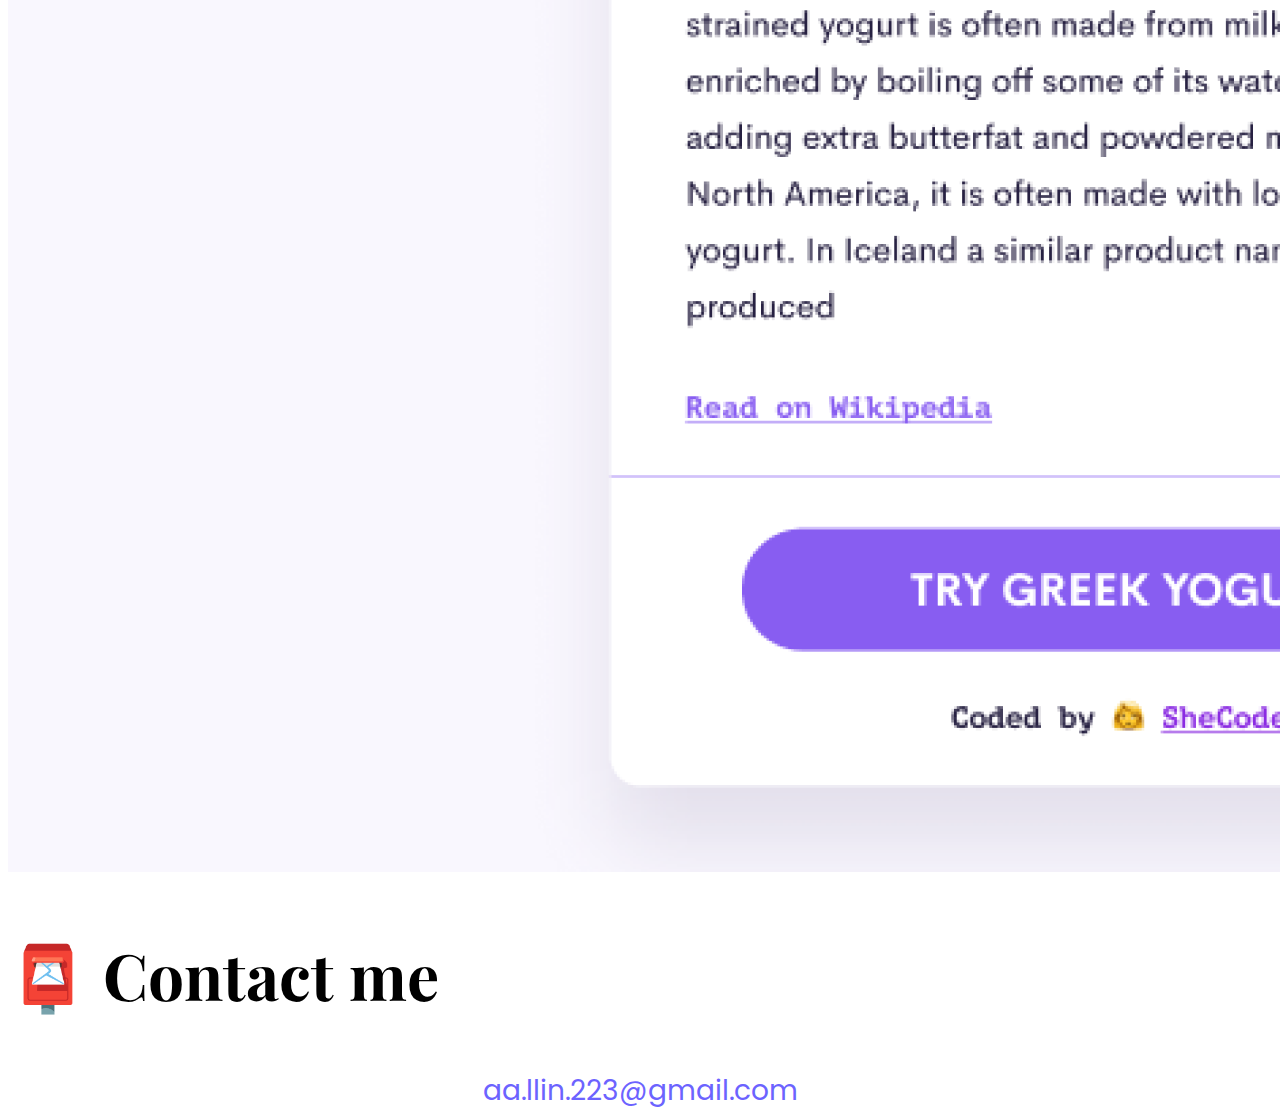
==== commit fccf5c09: "Update about file" ====
--- a/about.html
+++ b/about.html
@@ -22,7 +22,7 @@
 <body>
   <nav class="navbar navbar-expand-lg bg-light fixed-top">
     <div class="container">
-      <a class="navbar-brand" href="#">Anna Lix</a>
+      <a class="navbar-brand" href="#">Anna Balitska</a>
       <button class="navbar-toggler" type="button" data-bs-toggle="collapse" data-bs-target="#navbarNav"
         aria-controls="navbarNav" aria-expanded="false" aria-label="Toggle navigation">
         <span class="navbar-toggler-icon"></span>
--- a/design/style.css
+++ b/design/style.css
@@ -1,6 +1,6 @@
 :root {
   --branding-color: #6c63ff;
-  --secondary-color: #f9f7fe;
+  --secondary-color: #faf9fd;
   --default-font-family: "Poppins", sans-serif;
   --heading-font-family: 'Playfair Display', serif;
 }
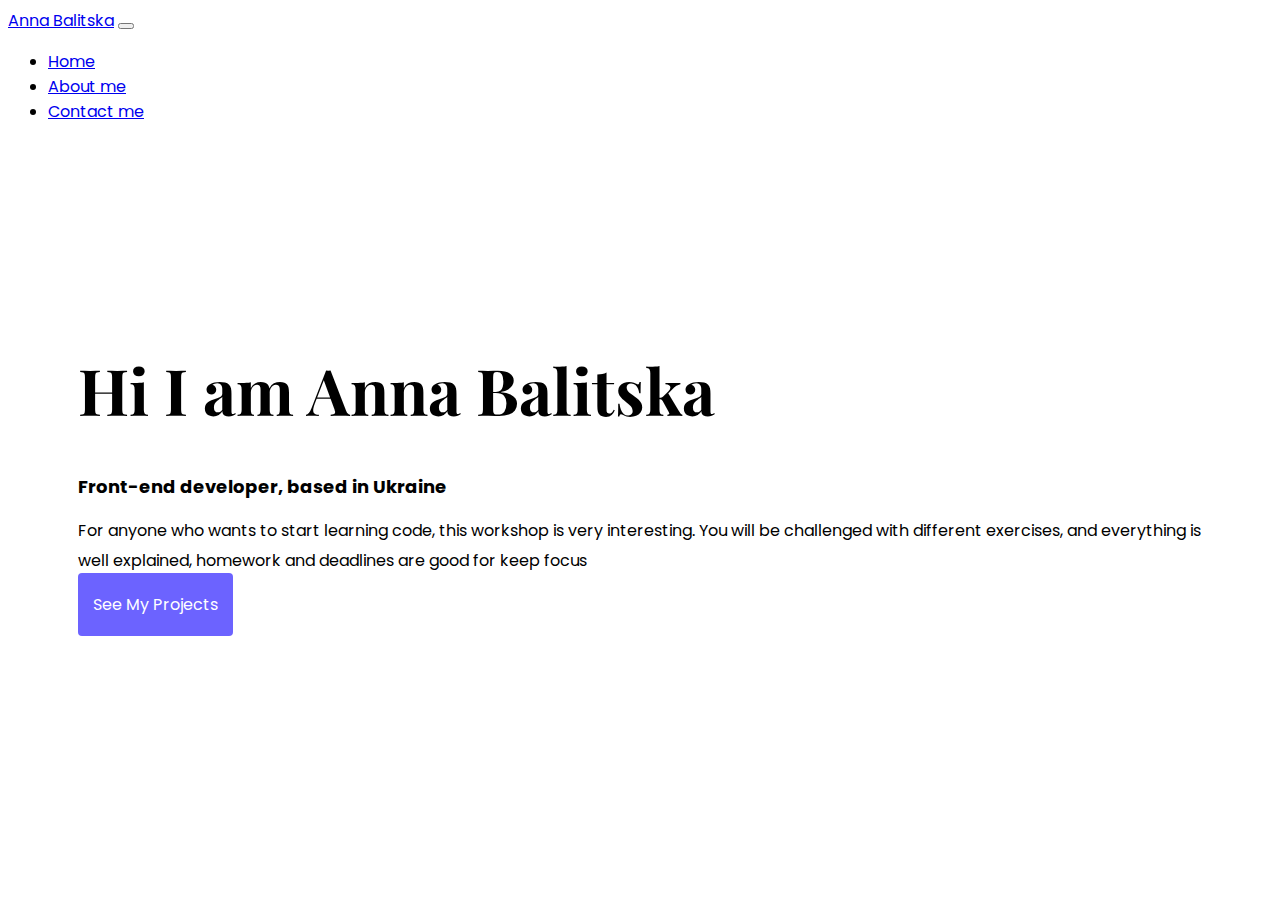
==== commit 62fc477c: "Updated about page" ====
--- a/about.html
+++ b/about.html
@@ -42,37 +42,26 @@
       </div>
     </div>
   </nav>
-  <div class="about-page">
-    <h1 class="text-center about-page">About me</h1>
-  </div>
-  <h3 class="text-center">Front-end developer from Krop, Ukraine</h3>
-  <div class="about-paragraphs text-center">
-    <p>
-      Lorem ipsum dolor sit amet, consectetur adipisicing elit. Numquam
-      aperiam provident tempora? Cumque adipisci, non dolorem quia, odit qui
-      alias veniam excepturi rem dolor fugit dignissimos, sed voluptatum
-      blanditiis harum.
-    </p>
-  </div>
-  <div class="container">
+  <div class="about-section container">
     <div class="row">
-      <div class="col-md-4">
-        <img src="images/dictionary.png" class="img-fluid p-2 shadow rounded" alt="dictionary pics" />
+      <div class="col-lg-6">
+        <div class="about-section-content">
+          <h1 class="mb-5">
+            Hi I am Anna Balitska
+          </h1>
+          <h2 class="mb-5">Front-end developer, based in Ukraine</h2>
+          <p class="mb-5">For anyone who wants to start learning code, this workshop is very interesting. You will be
+            challenged with
+            different
+            exercises, and everything is well explained, homework and deadlines are good for keep focus</p>
+          <a href="" class="btn primary-link">See my projects</a>
+        </div>
       </div>
-      <div class="col-md-4">
-        <img src="images/weather.png" class="img-fluid p-2 shadow rounded" alt="Weather pics" />
-      </div>
-      <div class="col-md-4">
-        <img src="images/yogurt.png" class="img-fluid p-2 shadow rounded" alt="Yogurt pics" />
+      <div class="col-lg-6">
+        <div class="my-pic">
+          <img src="images/mee.png" alt="" class="img-fluid" />
+        </div>
       </div>
     </div>
-    <div id="contact">
-      <h2 class="text-center mt-5">📮 Contact me</h2>
-      <a href="mailto:aa.llin.223@gmail.com" class="email-link" title="Contact me by this mail">
-        aa.llin.223@gmail.com
-      </a>
-    </div>
   </div>
-</body>
-
-</html>+</body>--- a/design/style.css
+++ b/design/style.css
@@ -1,11 +1,16 @@
 :root {
   --branding-color: #6c63ff;
   --secondary-color: #faf9fd;
-  --default-font-family: "Poppins", sans-serif;
+  --default-font-family: 'Poppins', sans-serif;
   --heading-font-family: 'Playfair Display', serif;
 }
 
-h1, h2, h3, h4, h5, h6 {
+h1,
+h2,
+h3,
+h4,
+h5,
+h6 {
   color: black;
   font-weight: bold;
   font-family: var(--heading-font-family);
@@ -29,6 +34,31 @@
   font-weight: normal;
   font-size: 16px;
   line-height: 30px;
+}
+
+.about-section {
+  padding: 160px 20px;
+}
+
+.about-section h1 {
+  text-align: left;
+  font-size: 64px;
+  line-height: 80px;
+}
+
+.about-section h2 {
+  font-size: 18px;
+  font-family: var(--default-font-family);
+}
+
+.about-section-content {
+  margin: 50px;
+}
+
+.my-pic {
+  display: block;
+  max-width: 70%;
+  margin: 50px auto;
 }
 
 .primary-link {
@@ -103,7 +133,7 @@
 @media (max-width: 900px) {
   h1 {
     font-size: 44px;
-    line-height: 2;
+    line-height: 56px;
   }
   h2 {
     font-size: 44px;
@@ -117,4 +147,9 @@
     padding: 0;
     text-align: center;
   }
-}+
+  .about-section {
+    text-align: center;
+    padding: 0;
+  }
+}
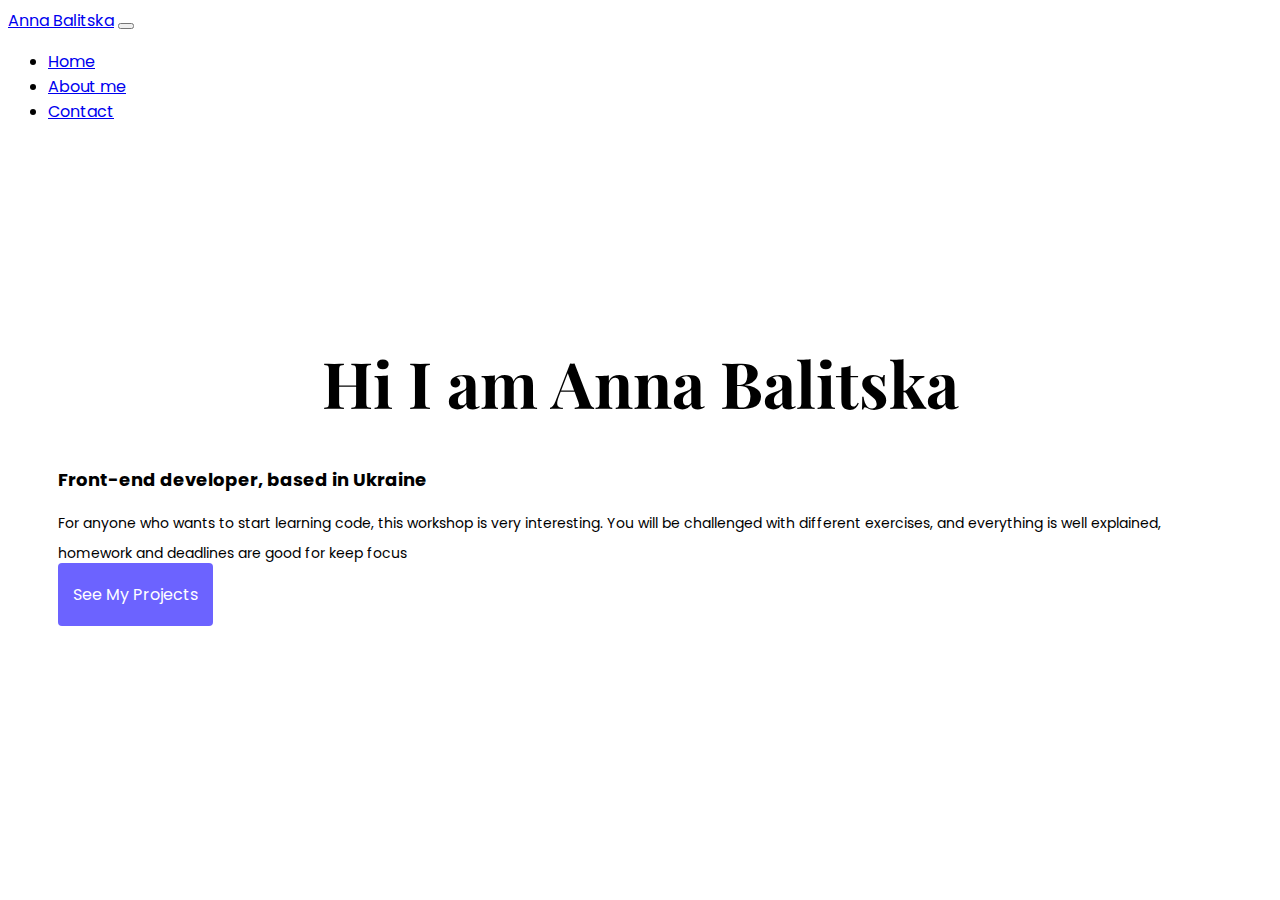
==== commit 001a60a9: "Added a contact page" ====
--- a/about.html
+++ b/about.html
@@ -36,16 +36,16 @@
             <a class="nav-link active" href="about.html">About me</a>
           </li>
           <li class="nav-item">
-            <a class="nav-link" href="about.html#contact">Contact me</a>
+            <a class="nav-link" href="contact.html">Contact</a>
           </li>
         </ul>
       </div>
     </div>
   </nav>
-  <div class="about-section container">
+  <div class="content-container container">
     <div class="row">
       <div class="col-lg-6">
-        <div class="about-section-content">
+        <div class="content">
           <h1 class="mb-5">
             Hi I am Anna Balitska
           </h1>
@@ -59,9 +59,11 @@
       </div>
       <div class="col-lg-6">
         <div class="my-pic">
-          <img src="images/mee.png" alt="" class="img-fluid" />
+          <img src="images/mee.png" alt="" class="img-fluid rounded" />
         </div>
       </div>
     </div>
   </div>
-</body>+</body>
+
+</html>--- a/design/style.css
+++ b/design/style.css
@@ -36,23 +36,33 @@
   line-height: 30px;
 }
 
-.about-section {
+.content-container {
   padding: 160px 20px;
 }
 
-.about-section h1 {
-  text-align: left;
+.content h1 {
   font-size: 64px;
   line-height: 80px;
 }
 
-.about-section h2 {
+.content h2 {
   font-size: 18px;
   font-family: var(--default-font-family);
 }
 
-.about-section-content {
-  margin: 50px;
+.content {
+  margin: 30px;
+}
+
+.content h3 {
+  font-family: var(--default-font-family);
+  font-size: 24px;
+  line-height: 1.5;
+}
+
+.content p {
+  font-size: 14px;
+
 }
 
 .my-pic {
@@ -148,7 +158,7 @@
     text-align: center;
   }
 
-  .about-section {
+  .content {
     text-align: center;
     padding: 0;
   }
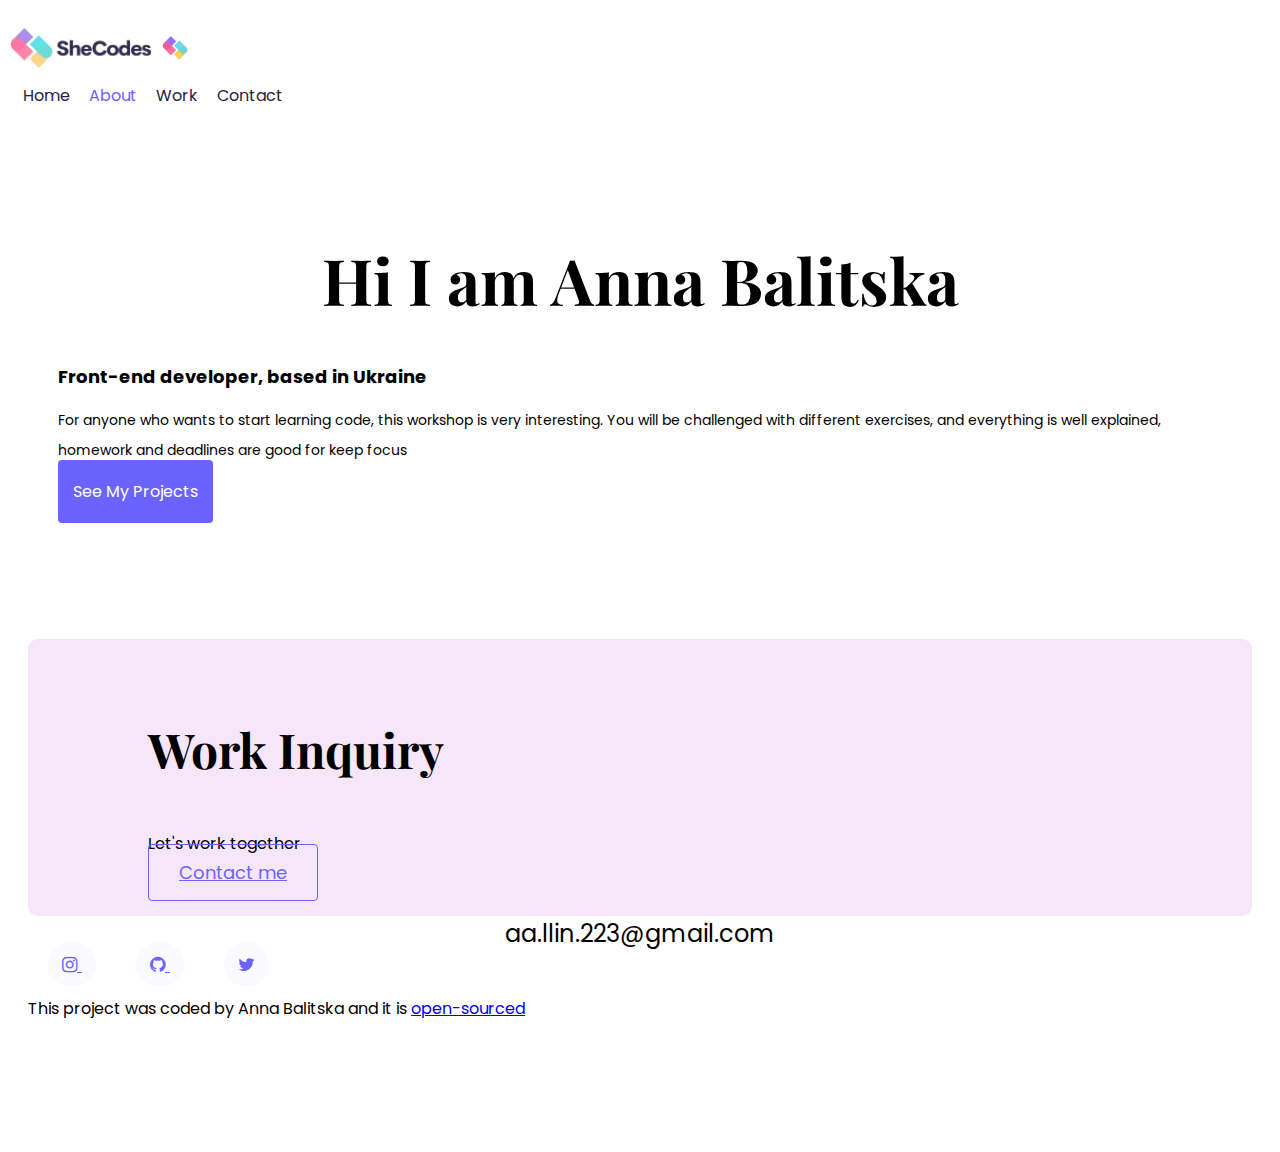
==== commit 021a25ee: "Improved all files and made them SEO friendly" ====
--- a/about.html
+++ b/about.html
@@ -5,6 +5,8 @@
   <meta charset="UTF-8">
   <meta http-equiv="X-UA-Compatible" content="IE=edge">
   <meta name="viewport" content="width=device-width, initial-scale=1.0" />
+  <meta name="viewport" content="width=device-width, initial-scale=1">
+  <link rel="stylesheet" href="https://cdnjs.cloudflare.com/ajax/libs/font-awesome/4.7.0/css/font-awesome.min.css">
   <link href="https://cdn.jsdelivr.net/npm/bootstrap@5.2.0/dist/css/bootstrap.min.css" rel="stylesheet"
     integrity="sha384-gH2yIJqKdNHPEq0n4Mqa/HGKIhSkIHeL5AyhkYV8i59U5AR6csBvApHHNl/vI1Bx" crossorigin="anonymous" />
   <link rel="preconnect" href="https://fonts.googleapis.com">
@@ -17,31 +19,31 @@
     crossorigin="anonymous"></script>
   <link rel="stylesheet" href="design/style.css">
   <meta name="description" content="Here you can read more about me">
+  <title>More about Anna</title>
 </head>
 
 <body>
-  <nav class="navbar navbar-expand-lg bg-light fixed-top">
-    <div class="container">
-      <a class="navbar-brand" href="#">Anna Balitska</a>
-      <button class="navbar-toggler" type="button" data-bs-toggle="collapse" data-bs-target="#navbarNav"
-        aria-controls="navbarNav" aria-expanded="false" aria-label="Toggle navigation">
-        <span class="navbar-toggler-icon"></span>
-      </button>
-      <div class="collapse navbar-collapse" id="navbarNav">
-        <ul class="navbar-nav">
-          <li class="nav-item">
-            <a class="nav-link" aria-current="page" href="index.html" title="Back to home">Home</a>
-          </li>
-          <li class="nav-item">
-            <a class="nav-link active" href="about.html">About me</a>
-          </li>
-          <li class="nav-item">
-            <a class="nav-link" href="contact.html">Contact</a>
-          </li>
-        </ul>
-      </div>
-    </div>
-  </nav>
+  <div class="container">
+    <nav class="d-flex justify-content-between">
+      <a href="/">
+        <img src="images/logo.png" class="logo d-none d-md-block" alt="Logo">
+        <img src="images/logo-small.jpg" class="logo d-block d-md-none" alt="Logo">
+      </a>
+      <ul>
+        <li>
+          <a href="/"> Home</a>
+        </li>
+        <li class="active">
+          <a href="about.html" title="About Anna">About</a>
+        </li>
+        <li>
+          <a href="work.html" title="Anna's work">Work</a>
+        </li>
+        <li><a href="contact.html" title="Contact Anna">Contact</a>
+        </li>
+      </ul>
+    </nav>
+  </div>
   <div class="content-container container">
     <div class="row">
       <div class="col-lg-6">
@@ -54,7 +56,7 @@
             challenged with
             different
             exercises, and everything is well explained, homework and deadlines are good for keep focus</p>
-          <a href="" class="btn primary-link">See my projects</a>
+          <a href="work.html" class="btn primary-link">See my projects</a>
         </div>
       </div>
       <div class="col-lg-6">
@@ -63,6 +65,36 @@
         </div>
       </div>
     </div>
+    <footer class="container">
+      <div class="contact-box justify-content-between mb-5 d-none d-md-flex">
+        <div>
+          <h3>
+            Work Inquiry
+          </h3>
+          <p>Let's work together</p>
+        </div>
+        <div>
+          <a href="contact.html" class="btn btn-branding-outline mt-3">Contact me</a>
+        </div>
+      </div>
+      <div class="d-flex justify-content-center mb-5">
+        <a href="mailto:aa.llin.223@gmail.com" class="email-link" title="Mail">aa.llin.223@gmail.com</a>
+      </div>
+      <div class="social-links d-flex justify-content-center mb-3">
+        <a href="https://instagram.com/anya13731" title="Instagram">
+          <i class="fa fa-instagram"></i>
+        </a>
+        <a href="https://github.com/AnniLix" target="_blank" title="Github">
+          <i class="fa fa-github"></i>
+        </a>
+        <a href="https://twitter.com/fluffy_bun_">
+          <i class="fa fa-twitter"></i>
+        </a>
+      </div>
+      <p class="text-center">This project was coded by Anna Balitska and it is
+        <a href="https://github.com/AnniLix/portfolio-project" target="_blank">open-sourced</a>
+      </p>
+    </footer>
   </div>
 </body>
 
--- a/design/style.css
+++ b/design/style.css
@@ -1,6 +1,7 @@
 :root {
   --branding-color: #6c63ff;
   --secondary-color: #faf9fd;
+  --basic-color: #f5e6f9;
   --default-font-family: 'Poppins', sans-serif;
   --heading-font-family: 'Playfair Display', serif;
 }
@@ -30,6 +31,10 @@
   font-size: 64px;
 }
 
+h3 {
+  font-size: 48px;
+}
+
 p {
   font-weight: normal;
   font-size: 16px;
@@ -37,7 +42,7 @@
 }
 
 .content-container {
-  padding: 160px 20px;
+  padding: 60px 20px;
 }
 
 .content h1 {
@@ -62,7 +67,6 @@
 
 .content p {
   font-size: 14px;
-
 }
 
 .my-pic {
@@ -93,7 +97,7 @@
 .hero {
   background: var(--secondary-color);
   text-align: center;
-  padding: 160px 20px;
+  padding: 80px 20px;
 }
 
 .hero p {
@@ -140,17 +144,88 @@
   text-decoration: underline;
 }
 
+nav {
+  padding: 20px 0;
+}
+
+nav ul {
+  padding: 0;
+  margin: 0;
+}
+
+nav li {
+  display: inline;
+  list-style: none;
+  line-height: 42px;
+  margin-left: 15px;
+}
+
+nav a {
+  text-decoration: none;
+  color: #272142;
+  transition: all 100ms ease-in-out;
+}
+
+nav a:hover,
+nav li.active a {
+  color: var(--branding-color);
+}
+
+.logo {
+  max-height: 40px;
+}
+
+footer {
+  margin: 60px 0;
+}
+
+footer .contact-box {
+  background: var(--basic-color);
+  padding: 30px 120px;
+  border-radius: 10px;
+}
+
+footer .contact-box p {
+  margin: 0;
+}
+
+footer .email-link {
+  text-decoration: none;
+  color: black;
+  font-size: 24px;
+  text-align: center;
+}
+
+footer .email-link:hover {
+  color: var(--branding-color);
+}
+
+footer .social-links a {
+  margin: 0 20px;
+  color: var(--branding-color);
+  background: var(--secondary-color);
+  padding: 10px 14px;
+  font-size: 18px;
+  border-radius: 50%;
+  transition: all 100ms ease-in-out;
+}
+
+footer .social-links a:hover {
+  color: white;
+  background: var(--branding-color);
+}
+
 @media (max-width: 900px) {
   h1 {
-    font-size: 44px;
-    line-height: 56px;
+    font-size: 44px !important;
+    line-height: 56px !important;
   }
   h2 {
     font-size: 44px;
   }
 
-  .hero {
-    padding: 80px 20px;
+  h3 {
+    font-size: 26px;
   }
 
   .project-description {
@@ -159,7 +234,11 @@
   }
 
   .content {
+    padding: 0;
     text-align: center;
-    padding: 0;
-  }
-}
+  }
+
+  .content-container {
+    padding: 30px 20px;
+  }
+}
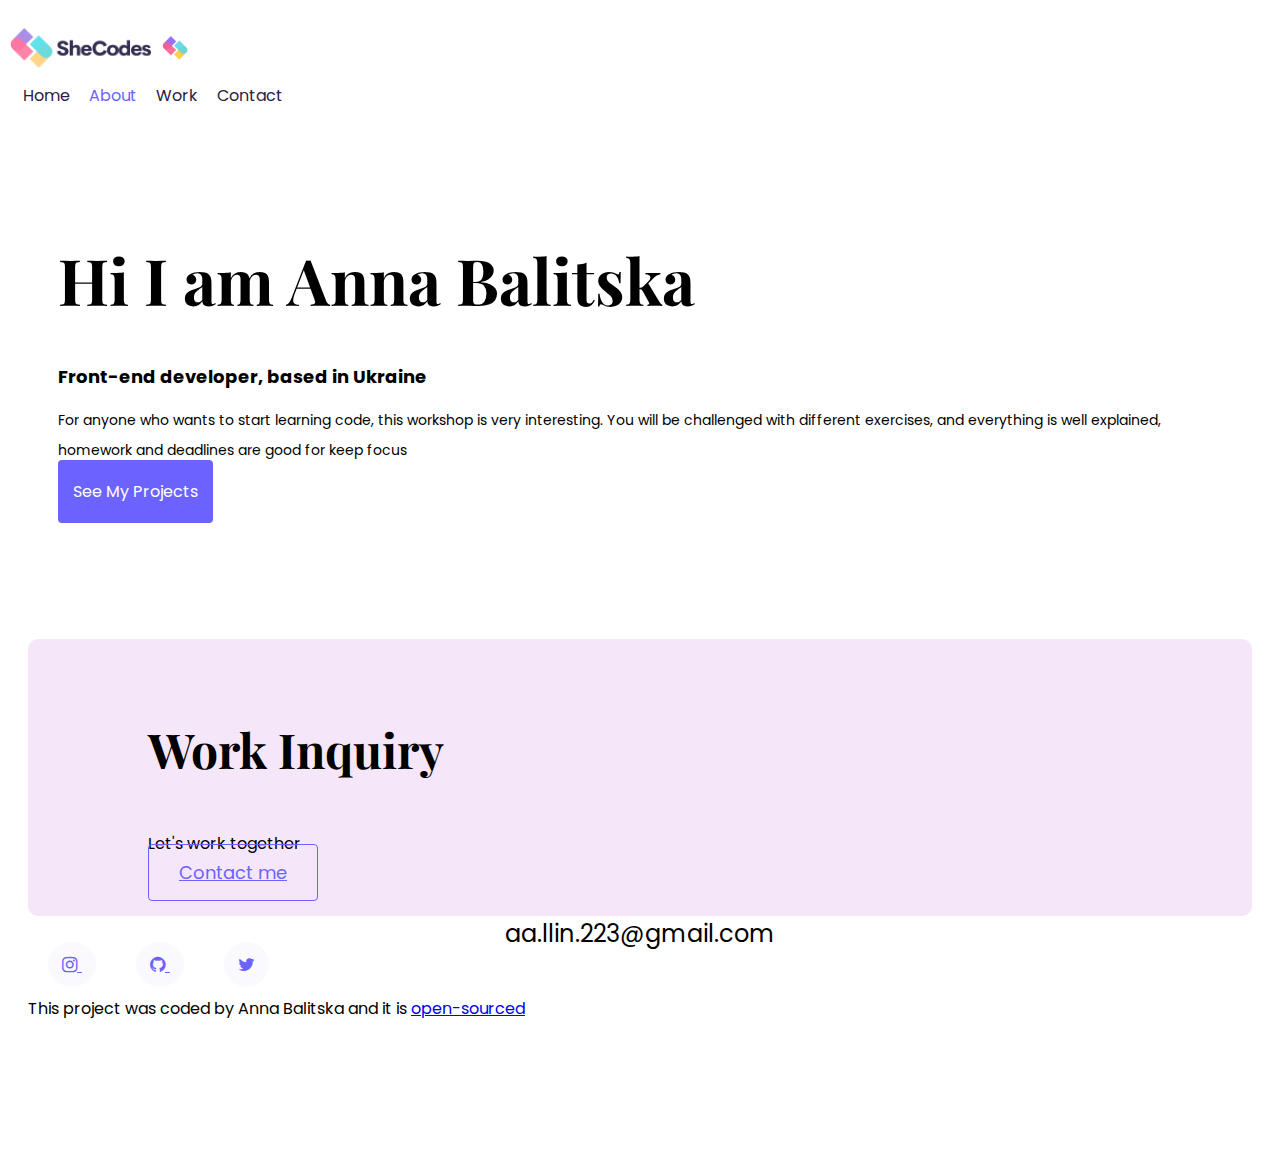
==== commit b265adf5: "Added color and fixed home links" ====
--- a/about.html
+++ b/about.html
@@ -25,13 +25,13 @@
 <body>
   <div class="container">
     <nav class="d-flex justify-content-between">
-      <a href="/">
+      <a href="index.html">
         <img src="images/logo.png" class="logo d-none d-md-block" alt="Logo">
         <img src="images/logo-small.jpg" class="logo d-block d-md-none" alt="Logo">
       </a>
       <ul>
         <li>
-          <a href="/"> Home</a>
+          <a href="index.html"> Home</a>
         </li>
         <li class="active">
           <a href="about.html" title="About Anna">About</a>
--- a/design/style.css
+++ b/design/style.css
@@ -46,6 +46,7 @@
 }
 
 .content h1 {
+  text-align: left;
   font-size: 64px;
   line-height: 80px;
 }
@@ -95,7 +96,7 @@
 }
 
 .hero {
-  background: var(--secondary-color);
+  background: var(--basic-color);
   text-align: center;
   padding: 80px 20px;
 }
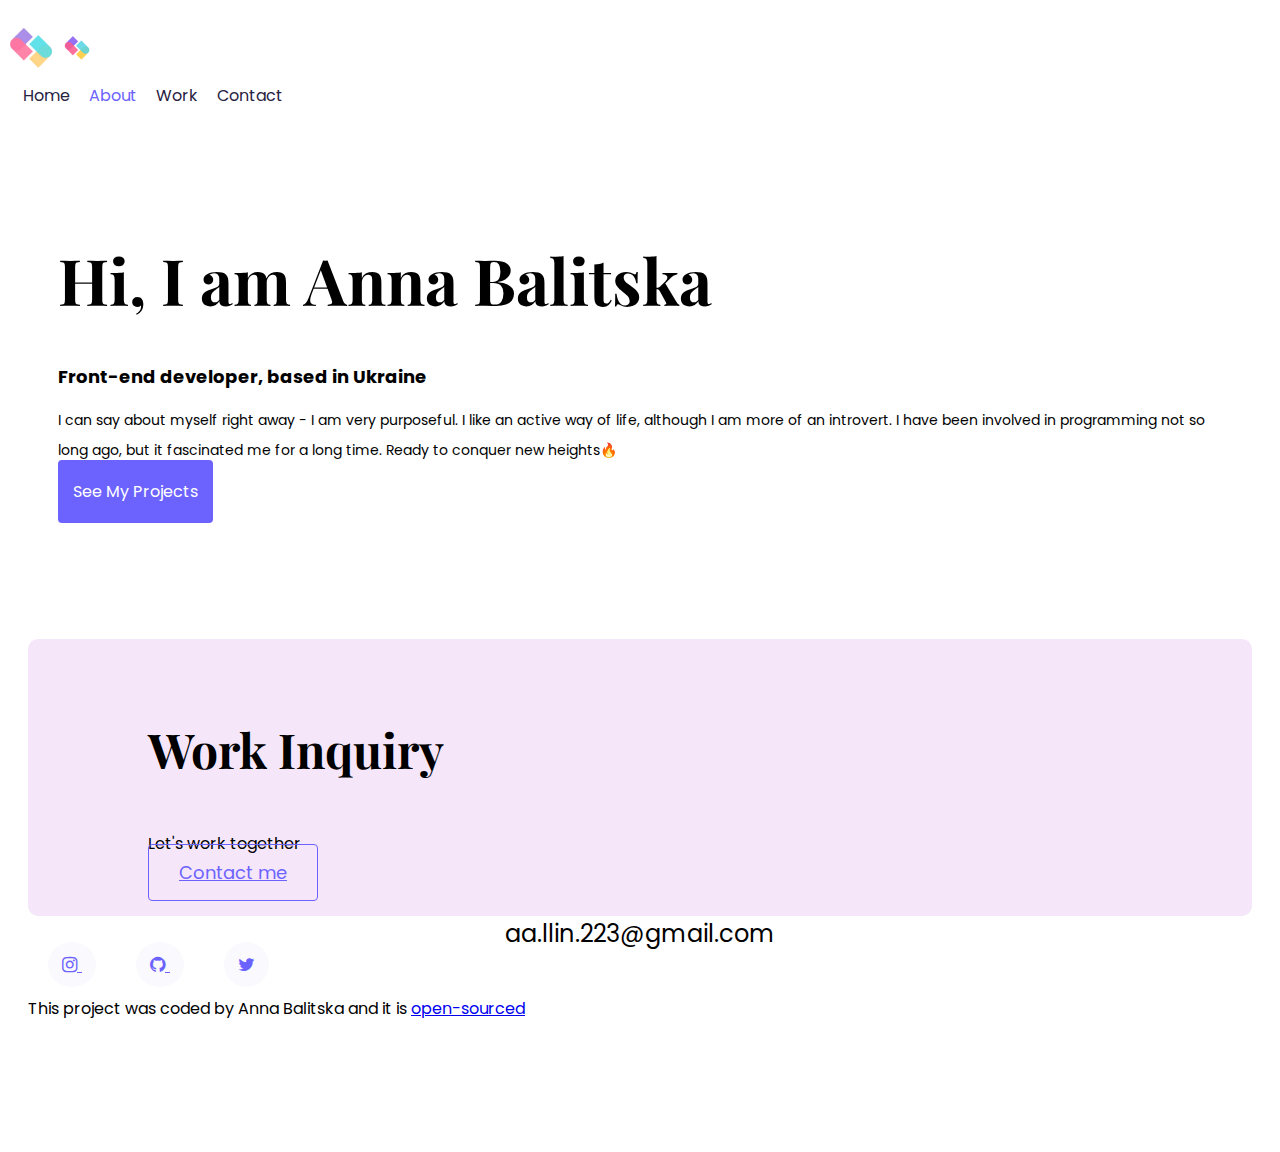
==== commit f8282eb7: "added description" ====
--- a/about.html
+++ b/about.html
@@ -26,7 +26,7 @@
   <div class="container">
     <nav class="d-flex justify-content-between">
       <a href="index.html">
-        <img src="images/logo.png" class="logo d-none d-md-block" alt="Logo">
+        <img src="images/logo...JPG" class="logo d-none d-md-block" alt="Logo">
         <img src="images/logo-small.jpg" class="logo d-block d-md-none" alt="Logo">
       </a>
       <ul>
@@ -49,13 +49,14 @@
       <div class="col-lg-6">
         <div class="content">
           <h1 class="mb-5">
-            Hi I am Anna Balitska
+            Hi, I am Anna Balitska
           </h1>
           <h2 class="mb-5">Front-end developer, based in Ukraine</h2>
-          <p class="mb-5">For anyone who wants to start learning code, this workshop is very interesting. You will be
-            challenged with
-            different
-            exercises, and everything is well explained, homework and deadlines are good for keep focus</p>
+          <p class="mb-5">I can say about myself right away - I am very purposeful. I like an active way of life,
+            although I am more of an
+            introvert. I have been involved in programming not so long ago, but it fascinated me for a long time. Ready
+            to conquer
+            new heights🔥</p>
           <a href="work.html" class="btn primary-link">See my projects</a>
         </div>
       </div>
--- a/design/style.css
+++ b/design/style.css
@@ -88,11 +88,25 @@
 
 .second-link {
   border-radius: 4px;
-  padding: 20px 15px;
+  padding: 19px 21px;
   text-decoration: none;
   text-transform: capitalize;
   color: var(--branding-color);
   border: 1px solid var(--branding-color);
+}
+
+.dictionary-img {
+  max-width: 100%;
+  margin: 0 auto;
+  display: block;
+}
+
+.dictionary-app,
+.weather-app,
+.car-project,
+.travel-project {
+  text-decoration: none;
+  color: black;
 }
 
 .hero {
@@ -229,16 +243,16 @@
     font-size: 26px;
   }
 
-  .project-description {
-    padding: 0;
-    text-align: center;
-  }
-
+  .project-description,
   .content {
     padding: 0;
     text-align: center;
   }
 
+  .content h1 {
+    text-align: center;
+  }
+
   .content-container {
     padding: 30px 20px;
   }
